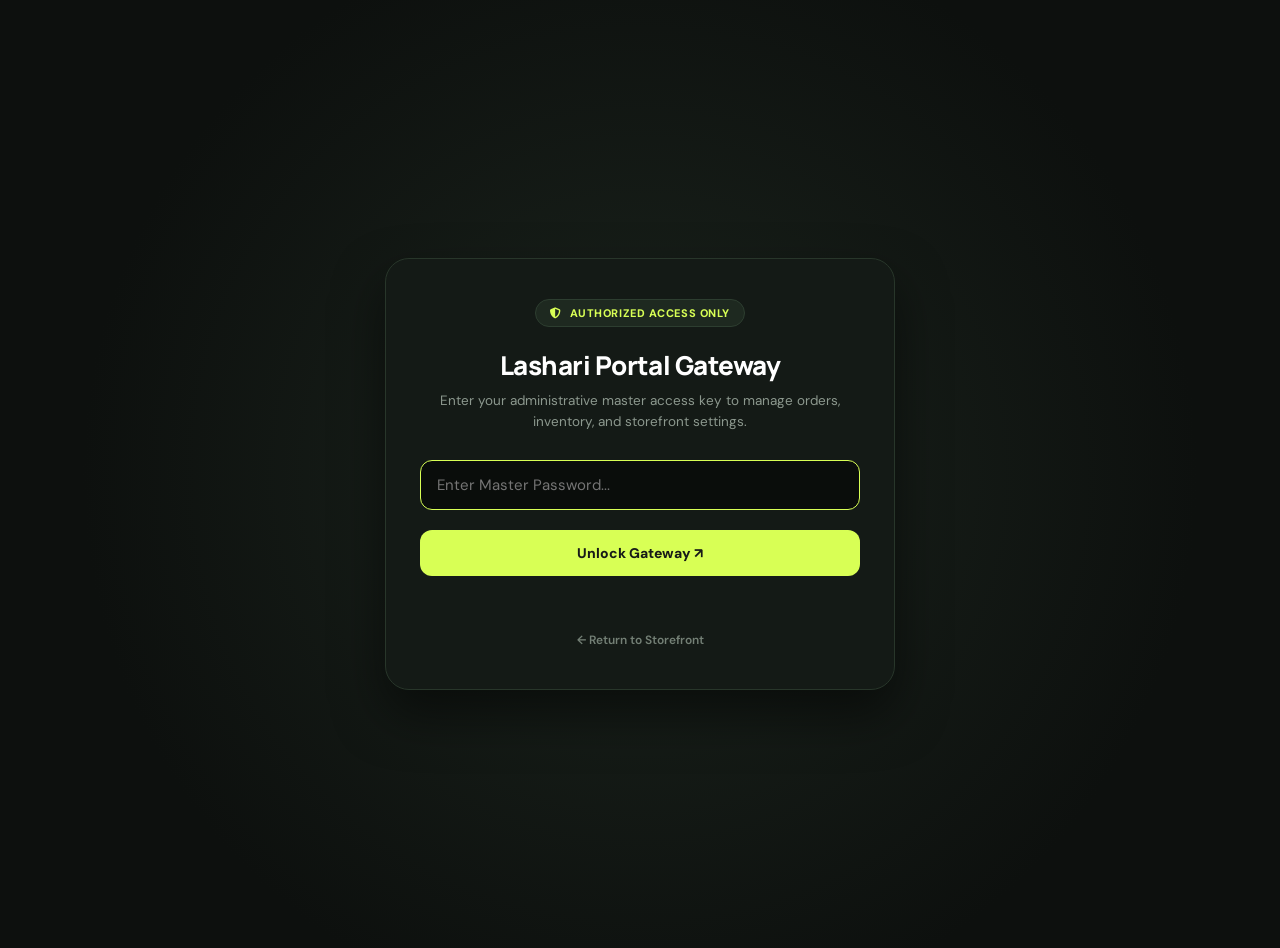
==== portalsafe.html @ a718ce92 "Deploy portalsafe.html - The Lashari Communication (XCESS)" ====
<!DOCTYPE html>
<html lang="en">
<head>
  <meta charset="UTF-8">
  <meta name="viewport" content="width=device-width, initial-scale=1.0">
  <title>Lashari Portal Gateway</title>
  <meta name="robots" content="noindex, nofollow">
  <link rel="preconnect" href="https://fonts.googleapis.com">
  <link rel="preconnect" href="https://fonts.gstatic.com" crossorigin>
  <link href="https://fonts.googleapis.com/css2?family=DM+Sans:ital,opsz,wght@0,9..40,100..1000;1,9..40,100..1000&family=Manrope:wght@200..800&display=swap" rel="stylesheet">
  <link rel="stylesheet" href="https://cdnjs.cloudflare.com/ajax/libs/font-awesome/6.5.1/css/all.min.css">
  <link rel="stylesheet" href="css/style.css">
  <style>
    body {
      background: #0d100e;
      color: #f2f5eb;
      min-height: 100vh;
      margin: 0;
      font-family: var(--font, 'DM Sans', sans-serif);
    }
    .portal-lock-wrap {
      min-height: 100vh;
      display: grid;
      place-items: center;
      padding: 24px;
      background: radial-gradient(circle at center, #1b241d 0%, #0d100e 70%);
    }
    .portal-card {
      background: #141a16;
      border: 1px solid #28362a;
      border-radius: 24px;
      padding: 40px 34px;
      width: 100%;
      max-width: 440px;
      box-shadow: 0 24px 50px rgba(0, 0, 0, 0.5);
      text-align: center;
    }
    .portal-badge {
      display: inline-flex;
      align-items: center;
      gap: 8px;
      background: #1e2920;
      color: var(--lime, #d8ff55);
      padding: 6px 14px;
      border-radius: 999px;
      font-size: 11px;
      font-weight: 800;
      letter-spacing: 0.05em;
      text-transform: uppercase;
      margin-bottom: 20px;
      border: 1px solid #2d3e30;
    }
    .portal-title {
      font: 800 26px var(--display, 'Manrope', sans-serif);
      color: #fff;
      margin: 0 0 8px;
      letter-spacing: -0.02em;
    }
    .portal-desc {
      color: #8c988e;
      font-size: 13.5px;
      margin: 0 0 28px;
      line-height: 1.5;
    }
    .portal-input-box {
      position: relative;
      margin-bottom: 20px;
    }
    .portal-input {
      width: 100%;
      background: #0a0d0b;
      border: 1.5px solid #2d3b2f;
      color: #fff;
      padding: 14px 16px;
      border-radius: 12px;
      font-size: 15px;
      font-family: inherit;
      box-sizing: border-box;
      outline: none;
      transition: border-color .2s;
    }
    .portal-input:focus {
      border-color: var(--lime, #d8ff55);
    }
    .portal-submit-btn {
      width: 100%;
      background: var(--lime, #d8ff55);
      color: #171a18;
      border: none;
      padding: 14px 20px;
      border-radius: 12px;
      font-size: 14px;
      font-weight: 800;
      cursor: pointer;
      transition: transform .2s, background .2s;
      font-family: inherit;
    }
    .portal-submit-btn:hover {
      transform: translateY(-2px);
      background: #cbf540;
    }
    .portal-msg {
      margin-top: 14px;
      font-size: 12px;
      font-weight: 600;
      min-height: 18px;
    }
    .portal-msg.error { color: #f87171; }
    .portal-msg.success { color: #4ade80; }
    .portal-back-link {
      display: inline-block;
      margin-top: 24px;
      color: #748076;
      font-size: 12px;
      text-decoration: none;
      font-weight: 600;
      transition: color .2s;
    }
    .portal-back-link:hover { color: #fff; }
    #adminDashboard { display: none; }
  </style>
</head>
<body>

  <!-- PORTAL GATEWAY AUTHENTICATION SCREEN -->
  <div class="portal-lock-wrap" id="portalLockScreen">
    <div class="portal-card">
      <div class="portal-badge">
        <i class="fa-solid fa-shield-halved"></i>
        Authorized Access Only
      </div>
      <h1 class="portal-title">Lashari Portal Gateway</h1>
      <p class="portal-desc">Enter your administrative master access key to manage orders, inventory, and storefront settings.</p>

      <form id="portalLoginForm" onsubmit="PortalAuth.handleLogin(event)">
        <div class="portal-input-box">
          <input 
            type="password" 
            id="portalPassInput" 
            class="portal-input" 
            placeholder="Enter Master Password..." 
            autocomplete="current-password" 
            required 
            autofocus
          >
        </div>
        <button type="submit" class="portal-submit-btn" id="portalSubmitBtn">
          Unlock Gateway ↗
        </button>
      </form>

      <div class="portal-msg" id="portalMsg"></div>

      <a href="index.html" class="portal-back-link">
        ← Return to Storefront
      </a>
    </div>
  </div>

  <!-- ==========================================================================
       AUTHENTICATED ADMIN DASHBOARD
       ========================================================================== -->
  <div id="adminDashboard" style="padding:40px 20px; background:#111412; min-height:100vh; color:#f2f5eb;">
    <div class="wrap">
      <div style="display:flex; justify-content:space-between; align-items:center; border-bottom:1px solid #232c25; padding-bottom:20px; margin-bottom:30px; flex-wrap:wrap; gap:16px;">
        <div style="display:flex; align-items:center; gap:16px;">
          <h2 style="font:800 24px var(--display); margin:0; color:#fff;">XCESS Store Admin</h2>
          <span style="font-size:11px; background:var(--lime); color:var(--ink); padding:2px 8px; border-radius:4px; font-weight:800;">MASTER CONTROL</span>
        </div>
        <div style="display:flex; gap:10px; flex-wrap:wrap; align-items:center;">
          <button type="button" class="admin-nav-btn active" data-tab="overview" onclick="AdminController.switchTab('overview')">Overview</button>
          <button type="button" class="admin-nav-btn" data-tab="orders" onclick="AdminController.switchTab('orders')">Orders</button>
          <button type="button" class="admin-nav-btn" data-tab="products" onclick="AdminController.switchTab('products')">Products</button>
          <button type="button" class="admin-nav-btn" data-tab="coupons" onclick="AdminController.switchTab('coupons')">Coupons</button>
          <button type="button" class="admin-nav-btn" data-tab="accounts" onclick="AdminController.switchTab('accounts')">Payment Accounts</button>
          <button type="button" class="admin-nav-btn" data-tab="settings" onclick="AdminController.switchTab('settings')">Settings</button>
          <a href="index.html" target="_blank" class="admin-btn admin-btn-secondary" style="text-decoration:none; display:inline-flex; align-items:center; gap:6px;">
            <span>Storefront ↗</span>
          </a>
          <button type="button" class="admin-btn admin-btn-danger" onclick="PortalAuth.logout()" style="cursor:pointer;">
            Logout ⏻
          </button>
        </div>
      </div>

      <!-- Tab: Overview -->
      <div class="admin-tab-section active" id="adminTab-overview">
        <div style="display:grid; grid-template-columns:repeat(auto-fit, minmax(200px, 1fr)); gap:16px; margin-bottom:32px;">
          <div style="background:#19201a; border:1px solid #263328; border-radius:18px; padding:20px;">
            <span style="color:#879b8a; font-size:11px; font-weight:700; text-transform:uppercase;">Total Sales</span>
            <div id="statTotalSales" style="font:800 28px var(--display); color:var(--lime); margin-top:6px;">Rs. 0</div>
          </div>
          <div style="background:#19201a; border:1px solid #263328; border-radius:18px; padding:20px;">
            <span style="color:#879b8a; font-size:11px; font-weight:700; text-transform:uppercase;">Total Orders</span>
            <div id="statTotalOrders" style="font:800 28px var(--display); color:#fff; margin-top:6px;">0</div>
          </div>
          <div style="background:#19201a; border:1px solid #263328; border-radius:18px; padding:20px;">
            <span style="color:#879b8a; font-size:11px; font-weight:700; text-transform:uppercase;">Products in Store</span>
            <div id="statTotalProducts" style="font:800 28px var(--display); color:#fff; margin-top:6px;">0</div>
          </div>
          <div style="background:#19201a; border:1px solid #263328; border-radius:18px; padding:20px;">
            <span style="color:#879b8a; font-size:11px; font-weight:700; text-transform:uppercase;">Pending Orders</span>
            <div id="statPendingOrders" style="font:800 28px var(--display); color:#f59e0b; margin-top:6px;">0</div>
          </div>
        </div>

        <!-- Quick Store Info Editor Directly in Overview -->
        <div style="background:#19201a; border:1px solid #263328; border-radius:18px; padding:24px; margin-bottom:28px;">
          <div style="display:flex; justify-content:space-between; align-items:center; margin-bottom:16px; flex-wrap:wrap; gap:12px;">
            <div>
              <h3 style="font:800 18px var(--display); margin:0; color:#fff;">Store Contact &amp; Physical Address</h3>
              <p style="color:#879b8a; font-size:12px; margin:4px 0 0;">Yahan se shop address, email aur WhatsApp number direct edit karein.</p>
            </div>
            <button type="button" class="button button-lime" onclick="AdminController.saveQuickContact()" style="padding:8px 18px; font-size:12px;">Save Quick Info ↗</button>
          </div>
          <div style="display:grid; grid-template-columns:repeat(auto-fit, minmax(220px, 1fr)); gap:14px;">
            <div class="order-field">
              <label style="color:#879b8a; font-size:11px; font-weight:700;">Physical Shop Address</label>
              <input type="text" id="quickShopAddress" style="background:#111412; border:1px solid #28332a; color:#fff; border-radius:8px; padding:10px;">
            </div>
            <div class="order-field">
              <label style="color:#879b8a; font-size:11px; font-weight:700;">Customer Support Email</label>
              <input type="email" id="quickShopEmail" style="background:#111412; border:1px solid #28332a; color:#fff; border-radius:8px; padding:10px;">
            </div>
            <div class="order-field">
              <label style="color:#879b8a; font-size:11px; font-weight:700;">Phone Number</label>
              <input type="text" id="quickShopPhone" style="background:#111412; border:1px solid #28332a; color:#fff; border-radius:8px; padding:10px;">
            </div>
            <div class="order-field">
              <label style="color:#879b8a; font-size:11px; font-weight:700;">WhatsApp Number (Without +)</label>
              <input type="text" id="quickShopWhatsapp" placeholder="923212920914" style="background:#111412; border:1px solid #28332a; color:#fff; border-radius:8px; padding:10px;">
            </div>
          </div>
        </div>

        <!-- Recent Orders Table Preview -->
        <div style="background:#19201a; border:1px solid #263328; border-radius:18px; padding:24px; overflow-x:auto;">
          <h3 style="font:800 18px var(--display); margin:0 0 16px; color:#fff;">Recent Orders</h3>
          <table style="width:100%; border-collapse:collapse; font-size:13px; text-align:left;">
            <thead>
              <tr style="border-bottom:1px solid #2c3a2f; color:#879b8a; font-size:11px; text-transform:uppercase;">
                <th style="padding:10px;">Order</th>
                <th style="padding:10px;">Customer</th>
                <th style="padding:10px;">Total</th>
                <th style="padding:10px;">Status</th>
                <th style="padding:10px;">Date</th>
              </tr>
            </thead>
            <tbody id="adminRecentOrdersTbody"></tbody>
          </table>
        </div>
      </div>

      <!-- Tab: Orders -->
      <div class="admin-tab-section" id="adminTab-orders">
        <div style="background:#19201a; border:1px solid #263328; border-radius:18px; padding:24px; overflow-x:auto;">
          <div style="display:flex; justify-content:space-between; align-items:center; flex-wrap:wrap; gap:12px; margin-bottom:16px;">
            <div>
              <h3 style="font:800 18px var(--display); margin:0; color:#fff;">Customer Orders</h3>
              <p id="adminOrdersCountText" style="color:#879b8a; font-size:12px; margin:4px 0 0;">Showing 0 of 0 orders</p>
            </div>
            <div style="display:flex; gap:10px; align-items:center; flex-wrap:wrap;">
              <select id="adminOrderStatusFilter" onchange="AdminController.filterOrdersByStatus(this.value)" style="background:#111412; border:1px solid #28332a; color:#fff; padding:8px 12px; border-radius:8px; font-size:12px;">
                <option value="all">All Statuses</option>
                <option value="pending">Pending</option>
                <option value="confirmed">Confirmed</option>
                <option value="shipped">Shipped</option>
                <option value="delivered">Delivered</option>
                <option value="cancelled">Cancelled</option>
              </select>
              <input type="text" id="adminOrderSearch" oninput="AdminController.searchOrders(this.value)" placeholder="Search orders..." style="background:#111412; border:1px solid #28332a; color:#fff; padding:8px 14px; border-radius:8px; font-size:12px;">
            </div>
          </div>
          <table style="width:100%; border-collapse:collapse; font-size:13px; text-align:left;">
            <thead>
              <tr style="border-bottom:1px solid #2c3a2f; color:#879b8a; font-size:11px; text-transform:uppercase;">
                <th style="padding:10px;">Order &amp; Courier</th>
                <th style="padding:10px;">Customer</th>
                <th style="padding:10px;">Items Ordered</th>
                <th style="padding:10px;">Total</th>
                <th style="padding:10px;">Payment Method</th>
                <th style="padding:10px;">Status</th>
                <th style="padding:10px; text-align:right;">Actions</th>
              </tr>
            </thead>
            <tbody id="adminOrdersTbody"></tbody>
          </table>
        </div>
      </div>

      <!-- Tab: Products -->
      <div class="admin-tab-section" id="adminTab-products">
        <div style="background:#19201a; border:1px solid #263328; border-radius:18px; padding:24px; margin-bottom:24px;">
          <div style="display:flex; justify-content:space-between; align-items:center; flex-wrap:wrap; gap:12px; margin-bottom:20px;">
            <div>
              <h3 style="font:800 18px var(--display); margin:0; color:#fff;">Store Products &amp; Pricing</h3>
              <p style="color:#879b8a; font-size:12px; margin:4px 0 0;">Product add karein, before &amp; current discount price set karein, aur "SALE" badge toggle karein.</p>
            </div>
            <div style="display:flex; gap:10px; align-items:center; flex-wrap:wrap;">
              <input type="text" id="adminProductSearch" oninput="AdminController.searchProducts(this.value)" placeholder="Search products..." style="background:#111412; border:1px solid #28332a; color:#fff; padding:8px 14px; border-radius:8px; font-size:12px;">
              <button type="button" class="admin-btn admin-btn-lime" onclick="AdminController.openProductForm()">+ Add New Product</button>
            </div>
          </div>

          <!-- Add / Edit Product Form Box -->
          <div id="adminProductFormBox" style="display:none; background:#111412; border:1px solid #2d3b2f; border-radius:14px; padding:22px; margin-bottom:24px;">
            <div style="display:flex; justify-content:space-between; align-items:center; margin-bottom:16px;">
              <h4 id="adminProductFormTitle" style="font:800 16px var(--display); color:var(--lime); margin:0;">Add New Product</h4>
              <button type="button" onclick="AdminController.closeProductForm()" style="background:none; border:none; color:#879b8a; font-size:20px; cursor:pointer;">&times;</button>
            </div>
            <form id="adminProductForm" onsubmit="AdminController.saveProduct(event)" style="display:grid; grid-template-columns:repeat(auto-fit, minmax(210px, 1fr)); gap:14px;">
              <input type="hidden" id="editProductId" value="">
              <div class="order-field" style="grid-column: 1 / -1;">
                <label style="color:#879b8a; font-size:11px; font-weight:700;">Product Title *</label>
                <input type="text" id="prodFormTitle" placeholder="e.g. Ultra Fast Qi2 Wireless Charger Stand" required style="background:#19201a; border:1px solid #28332a; color:#fff; border-radius:8px; padding:10px;">
              </div>
              <div class="order-field">
                <label style="color:#879b8a; font-size:11px; font-weight:700;">Category *</label>
                <select id="prodFormCategory" style="background:#19201a; border:1px solid #28332a; color:#fff; border-radius:8px; padding:10px;">
                  <option value="Smartwatch">Smartwatches</option>
                  <option value="Earbuds">Earbuds &amp; Audio</option>
                  <option value="Power Bank">Power Banks</option>
                  <option value="Charger">Fast Chargers</option>
                  <option value="Speaker">Bluetooth Speakers</option>
                  <option value="Mobile Cover">Mobile Covers</option>
                  <option value="Cables">Cables &amp; Adapters</option>
                  <option value="Holders">Mounts &amp; Holders</option>
                </select>
              </div>
              <div class="order-field">
                <label style="color:#879b8a; font-size:11px; font-weight:700;">Brand *</label>
                <select id="prodFormBrand" style="background:#19201a; border:1px solid #28332a; color:#fff; border-radius:8px; padding:10px;">
                  <option value="apple">Apple iPhone</option>
                  <option value="samsung">Samsung</option>
                  <option value="xiaomi">Xiaomi / Poco</option>
                  <option value="vivo">Vivo</option>
                  <option value="oppo">Oppo</option>
                  <option value="realme">Realme</option>
                  <option value="infinix">Infinix</option>
                  <option value="tecno">Tecno</option>
                  <option value="general">Universal Tech</option>
                </select>
              </div>
              <div class="order-field">
                <label style="color:#879b8a; font-size:11px; font-weight:700;">Current Selling Price (PKR) *</label>
                <input type="number" id="prodFormPrice" placeholder="e.g. 1850" min="1" required style="background:#19201a; border:1px solid #28332a; color:var(--lime); font-weight:800; border-radius:8px; padding:10px;">
              </div>
              <div class="order-field">
                <label style="color:#879b8a; font-size:11px; font-weight:700;">Before Price / Original Price (Optional)</label>
                <input type="number" id="prodFormOldPrice" placeholder="e.g. 2499 (Optional strikethrough)" min="0" style="background:#19201a; border:1px solid #28332a; color:#adb5a8; border-radius:8px; padding:10px;">
              </div>
              <div class="order-field" style="display:flex; flex-direction:column; justify-content:center;">
                <label style="color:#879b8a; font-size:11px; font-weight:700; margin-bottom:6px;">Sale Badge Control</label>
                <label style="display:flex; align-items:center; gap:8px; cursor:pointer; color:#fff; font-size:12.5px;">
                  <input type="checkbox" id="prodFormIsOnSale" checked style="width:16px; height:16px; accent-color:var(--lime);">
                  <span>Show '🔥 SALE' Badge on this product</span>
                </label>
              </div>
              <div class="order-field">
                <label style="color:#879b8a; font-size:11px; font-weight:700;">Stock Available *</label>
                <input type="number" id="prodFormStock" value="25" min="0" required style="background:#19201a; border:1px solid #28332a; color:#fff; border-radius:8px; padding:10px;">
              </div>
              <div class="order-field" style="grid-column: 1 / -1;">
                <label style="color:#879b8a; font-size:11px; font-weight:700;">Image URL</label>
                <input type="url" id="prodFormImage" placeholder="https://images.unsplash.com/..." style="background:#19201a; border:1px solid #28332a; color:#fff; border-radius:8px; padding:10px;">
              </div>
              <div class="order-field" style="grid-column: 1 / -1;">
                <label style="color:#879b8a; font-size:11px; font-weight:700;">Product Description</label>
                <textarea id="prodFormDescription" rows="2" placeholder="Brief technical and checking warranty details..." style="background:#19201a; border:1px solid #28332a; color:#fff; border-radius:8px; padding:10px;"></textarea>
              </div>
              <div style="grid-column: 1 / -1; display:flex; gap:10px; margin-top:6px;">
                <button type="submit" class="admin-btn admin-btn-lime">Save Product</button>
                <button type="button" class="admin-btn admin-btn-secondary" onclick="AdminController.closeProductForm()">Cancel</button>
              </div>
            </form>
          </div>

          <!-- Products Table -->
          <div style="overflow-x:auto;">
            <table style="width:100%; border-collapse:collapse; font-size:13px; text-align:left;">
              <thead>
                <tr style="border-bottom:1px solid #2c3a2f; color:#879b8a; font-size:11px; text-transform:uppercase;">
                  <th style="padding:10px;">Product &amp; Brand</th>
                  <th style="padding:10px;">Category</th>
                  <th style="padding:10px;">Current Price</th>
                  <th style="padding:10px;">Before Price</th>
                  <th style="padding:10px;">Discount %</th>
                  <th style="padding:10px;">Sale Tag</th>
                  <th style="padding:10px;">Stock</th>
                  <th style="padding:10px; text-align:right;">Actions</th>
                </tr>
              </thead>
              <tbody id="adminProductsTbody"></tbody>
            </table>
          </div>
        </div>
      </div>

      <!-- Tab: Coupons -->
      <div class="admin-tab-section" id="adminTab-coupons">
        <div style="background:#19201a; border:1px solid #263328; border-radius:18px; padding:24px;">
          <div style="display:flex; justify-content:space-between; align-items:center; flex-wrap:wrap; gap:12px; margin-bottom:20px;">
            <div>
              <h3 style="font:800 18px var(--display); margin:0; color:#fff;">Promo Coupons &amp; Vouchers</h3>
              <p style="color:#879b8a; font-size:12px; margin:4px 0 0;">Customer discount codes create karein, percentage ya flat PKR discount set karein.</p>
            </div>
            <button type="button" class="admin-btn admin-btn-lime" onclick="AdminController.openCouponForm()">+ Add New Coupon</button>
          </div>

          <!-- Add / Edit Coupon Form Box -->
          <div id="adminCouponFormBox" style="display:none; background:#111412; border:1px solid #2d3b2f; border-radius:14px; padding:20px; margin-bottom:24px;">
            <div style="display:flex; justify-content:space-between; align-items:center; margin-bottom:14px;">
              <h4 id="adminCouponFormTitle" style="font:800 15px var(--display); color:var(--lime); margin:0;">Create New Coupon</h4>
              <button type="button" onclick="AdminController.closeCouponForm()" style="background:none; border:none; color:#879b8a; font-size:18px; cursor:pointer;">&times;</button>
            </div>
            <form id="adminCouponForm" onsubmit="AdminController.saveCoupon(event)" style="display:grid; grid-template-columns:repeat(auto-fit, minmax(200px, 1fr)); gap:14px;">
              <div class="order-field">
                <label style="color:#879b8a; font-size:11px; font-weight:700;">Coupon Code *</label>
                <input type="text" id="couponFormCode" placeholder="e.g. FLASH25, SAVE500" required style="background:#19201a; border:1px solid #28332a; color:#fff; border-radius:8px; padding:10px; text-transform:uppercase;">
              </div>
              <div class="order-field">
                <label style="color:#879b8a; font-size:11px; font-weight:700;">Discount Type *</label>
                <select id="couponFormType" style="background:#19201a; border:1px solid #28332a; color:#fff; border-radius:8px; padding:10px;">
                  <option value="percent">Percentage (% OFF)</option>
                  <option value="fixed">Fixed Amount (PKR OFF)</option>
                </select>
              </div>
              <div class="order-field">
                <label style="color:#879b8a; font-size:11px; font-weight:700;">Discount Value *</label>
                <input type="number" id="couponFormValue" placeholder="e.g. 20 (for 20%) or 300 (for 300 PKR)" min="1" required style="background:#19201a; border:1px solid #28332a; color:#fff; border-radius:8px; padding:10px;">
              </div>
              <div class="order-field">
                <label style="color:#879b8a; font-size:11px; font-weight:700;">Coupon Description / Label</label>
                <input type="text" id="couponFormLabel" placeholder="e.g. Weekend Flash Sale 25%" style="background:#19201a; border:1px solid #28332a; color:#fff; border-radius:8px; padding:10px;">
              </div>
              <div style="grid-column:1 / -1; display:flex; gap:10px; margin-top:6px;">
                <button type="submit" class="admin-btn admin-btn-lime">Save Coupon</button>
                <button type="button" class="admin-btn admin-btn-secondary" onclick="AdminController.closeCouponForm()">Cancel</button>
              </div>
            </form>
          </div>

          <!-- Coupons Table -->
          <div style="overflow-x:auto;">
            <table style="width:100%; border-collapse:collapse; font-size:13px; text-align:left;">
              <thead>
                <tr style="border-bottom:1px solid #2c3a2f; color:#879b8a; font-size:11px; text-transform:uppercase;">
                  <th style="padding:10px;">Coupon Code</th>
                  <th style="padding:10px;">Discount Offered</th>
                  <th style="padding:10px;">Description / Label</th>
                  <th style="padding:10px; text-align:right;">Actions</th>
                </tr>
              </thead>
              <tbody id="adminCouponsTbody"></tbody>
            </table>
          </div>
        </div>
      </div>

      <!-- Tab: Payment Accounts -->
      <div class="admin-tab-section" id="adminTab-accounts">
        <div style="background:#19201a; border:1px solid #263328; border-radius:18px; padding:24px; margin-bottom:24px;">
          <div style="display:flex; justify-content:space-between; align-items:center; flex-wrap:wrap; gap:12px; margin-bottom:20px;">
            <div>
              <h3 style="font:800 18px var(--display); margin:0; color:#fff;">Advance Payment Accounts Control</h3>
              <p style="color:#879b8a; font-size:12px; margin:4px 0 0;">Customer order form me kaunse accounts show honge, unko yahan se edit karein aur hide / unhide karein.</p>
            </div>
            <button type="button" class="admin-btn admin-btn-lime" onclick="AdminController.openAccountForm()">+ Add New Account</button>
          </div>

          <!-- Add / Edit Account Form Box -->
          <div id="adminAccountFormBox" style="display:none; background:#111412; border:1px solid #2d3b2f; border-radius:14px; padding:20px; margin-bottom:24px;">
            <div style="display:flex; justify-content:space-between; align-items:center; margin-bottom:14px;">
              <h4 id="adminAccountFormTitle" style="font:800 15px var(--display); color:var(--lime); margin:0;">Add New Payment Account</h4>
              <button type="button" onclick="AdminController.closeAccountForm()" style="background:none; border:none; color:#879b8a; font-size:18px; cursor:pointer;">&times;</button>
            </div>
            <form id="adminAccountForm" onsubmit="AdminController.savePaymentAccount(event)" style="display:grid; grid-template-columns:repeat(auto-fit, minmax(220px, 1fr)); gap:14px;">
              <input type="hidden" id="editAccountId" value="">
              <div class="order-field">
                <label style="color:#879b8a; font-size:11px; font-weight:700;">Bank / Wallet Name *</label>
                <input type="text" id="accFormBank" placeholder="e.g. Meezan Bank, JazzCash, EasyPaisa, SadaPay" required style="background:#19201a; border:1px solid #28332a; color:#fff; border-radius:8px; padding:10px;">
              </div>
              <div class="order-field">
                <label style="color:#879b8a; font-size:11px; font-weight:700;">Account Title *</label>
                <input type="text" id="accFormTitle" placeholder="e.g. Faizan Lashari" required style="background:#19201a; border:1px solid #28332a; color:#fff; border-radius:8px; padding:10px;">
              </div>
              <div class="order-field">
                <label style="color:#879b8a; font-size:11px; font-weight:700;">Account / Mobile Number *</label>
                <input type="text" id="accFormNumber" placeholder="e.g. 0300-1234567 or 0101-01020304050" required style="background:#19201a; border:1px solid #28332a; color:#fff; border-radius:8px; padding:10px;">
              </div>
              <div class="order-field" style="display:flex; flex-direction:column; justify-content:center;">
                <label style="color:#879b8a; font-size:11px; font-weight:700; margin-bottom:8px;">Customer Visibility Status</label>
                <label style="display:flex; align-items:center; gap:8px; cursor:pointer; color:#fff; font-size:13px;">
                  <input type="checkbox" id="accFormActive" checked style="width:16px; height:16px; accent-color:var(--lime);">
                  <span>Show to Customer (Unhidden)</span>
                </label>
              </div>
              <div style="grid-column:1 / -1; display:flex; gap:10px; margin-top:6px;">
                <button type="submit" class="admin-btn admin-btn-lime">Save Account</button>
                <button type="button" class="admin-btn admin-btn-secondary" onclick="AdminController.closeAccountForm()">Cancel</button>
              </div>
            </form>
          </div>

          <!-- Accounts Table -->
          <div style="overflow-x:auto;">
            <table style="width:100%; border-collapse:collapse; font-size:13px; text-align:left;">
              <thead>
                <tr style="border-bottom:1px solid #2c3a2f; color:#879b8a; font-size:11px; text-transform:uppercase;">
                  <th style="padding:10px;">Bank / Wallet</th>
                  <th style="padding:10px;">Account Title</th>
                  <th style="padding:10px;">Account / Mobile #</th>
                  <th style="padding:10px;">Visibility</th>
                  <th style="padding:10px; text-align:right;">Actions</th>
                </tr>
              </thead>
              <tbody id="adminAccountsTbody"></tbody>
            </table>
          </div>
        </div>
      </div>

      <!-- Tab: Settings -->
      <div class="admin-tab-section" id="adminTab-settings">
        <div style="background:#19201a; border:1px solid #263328; border-radius:18px; padding:24px;">
          <h3 style="font:800 18px var(--display); margin:0 0 16px; color:#fff;">Store &amp; Brand Settings</h3>
          <form id="adminSettingsForm" style="display:flex; flex-direction:column; gap:14px; max-width:650px;">
            <div style="display:grid; grid-template-columns:1fr 120px; gap:12px;">
              <div class="order-field">
                <label style="color:#879b8a; font-size:11px; font-weight:700;">Brand Name (e.g. xcess) *</label>
                <input type="text" id="setBrandName" placeholder="xcess" required style="background:#111412; border:1px solid #28332a; color:#fff; border-radius:8px; padding:10px;">
              </div>
              <div class="order-field">
                <label style="color:#879b8a; font-size:11px; font-weight:700;">Brand Dot / Accent</label>
                <input type="text" id="setBrandDot" placeholder="." style="background:#111412; border:1px solid #28332a; color:#fff; border-radius:8px; padding:10px; text-align:center;">
              </div>
            </div>
            <div class="order-field">
              <label style="color:#879b8a; font-size:11px; font-weight:700;">Shop Physical Address</label>
              <textarea id="setShopAddress" rows="2" style="background:#111412; border:1px solid #28332a; color:#fff; border-radius:8px; padding:10px;"></textarea>
            </div>
            <div style="display:grid; grid-template-columns:1fr 1fr; gap:12px;">
              <div class="order-field">
                <label style="color:#879b8a; font-size:11px; font-weight:700;">Email Address</label>
                <input type="email" id="setShopEmail" style="background:#111412; border:1px solid #28332a; color:#fff; border-radius:8px; padding:10px;">
              </div>
              <div class="order-field">
                <label style="color:#879b8a; font-size:11px; font-weight:700;">WhatsApp / Phone Number</label>
                <input type="text" id="setShopPhone" style="background:#111412; border:1px solid #28332a; color:#fff; border-radius:8px; padding:10px;">
              </div>
            </div>
            <div style="display:grid; grid-template-columns:1fr 1fr; gap:12px;">
              <div class="order-field">
                <label style="color:#879b8a; font-size:11px; font-weight:700;">Delivery Fee (PKR)</label>
                <input type="number" id="setDeliveryFee" value="200" style="background:#111412; border:1px solid #28332a; color:#fff; border-radius:8px; padding:10px;">
              </div>
              <div class="order-field">
                <label style="color:#879b8a; font-size:11px; font-weight:700;">Admin Master Access Password</label>
                <input type="password" id="setAdminPin" value="Speed150" style="background:#111412; border:1px solid #28332a; color:#fff; border-radius:8px; padding:10px;">
              </div>
            </div>
            <div class="order-field">
              <label style="color:#879b8a; font-size:11px; font-weight:700;">Announcement Bar Banner Text</label>
              <input type="text" id="setAnnouncementText" style="background:#111412; border:1px solid #28332a; color:#fff; border-radius:8px; padding:10px;">
            </div>

            <!-- Homepage Sections Visibility Control -->
            <div style="background:#111412; border:1px solid #28332a; border-radius:14px; padding:18px; margin-top:8px;">
              <h4 style="font:800 14px var(--display); color:var(--lime); margin:0 0 6px;">Homepage Sections Visibility (Tick to Show, Untick to Hide)</h4>
              <p style="font-size:11px; color:#879b8a; margin:0 0 14px;">Jis section ko website ke home page par dikhana chahein uspe tick rakhein, jise chupana chahein untick kar dein.</p>
              <div style="display:grid; grid-template-columns:repeat(auto-fit, minmax(210px, 1fr)); gap:10px;">
                <label style="display:flex; align-items:center; gap:8px; font-size:12px; color:#fff; cursor:pointer;">
                  <input type="checkbox" id="secVisAnnouncement" checked style="width:16px; height:16px; accent-color:var(--lime);">
                  <span>Top Announcement Bar</span>
                </label>
                <label style="display:flex; align-items:center; gap:8px; font-size:12px; color:#fff; cursor:pointer;">
                  <input type="checkbox" id="secVisHero" checked style="width:16px; height:16px; accent-color:var(--lime);">
                  <span>Hero Banner &amp; Stage</span>
                </label>
                <label style="display:flex; align-items:center; gap:8px; font-size:12px; color:#fff; cursor:pointer;">
                  <input type="checkbox" id="secVisCategories" checked style="width:16px; height:16px; accent-color:var(--lime);">
                  <span>Category Strip (Fit)</span>
                </label>
                <label style="display:flex; align-items:center; gap:8px; font-size:12px; color:#fff; cursor:pointer;">
                  <input type="checkbox" id="secVisCollection" checked style="width:16px; height:16px; accent-color:var(--lime);">
                  <span>Product Collection Lineup</span>
                </label>
                <label style="display:flex; align-items:center; gap:8px; font-size:12px; color:#fff; cursor:pointer;">
                  <input type="checkbox" id="secVisReviews" checked style="width:16px; height:16px; accent-color:var(--lime);">
                  <span>Customer Reviews Section</span>
                </label>
                <label style="display:flex; align-items:center; gap:8px; font-size:12px; color:#fff; cursor:pointer;">
                  <input type="checkbox" id="secVisOffer" checked style="width:16px; height:16px; accent-color:var(--lime);">
                  <span>Special Promo Offer Banner</span>
                </label>
                <label style="display:flex; align-items:center; gap:8px; font-size:12px; color:#fff; cursor:pointer;">
                  <input type="checkbox" id="secVisEditorial" style="width:16px; height:16px; accent-color:var(--lime);">
                  <span>Editorial ('Our Vibe')</span>
                </label>
                <label style="display:flex; align-items:center; gap:8px; font-size:12px; color:#fff; cursor:pointer;">
                  <input type="checkbox" id="secVisClosing" style="width:16px; height:16px; accent-color:var(--lime);">
                  <span>Closing ('Make It Yours')</span>
                </label>
                <label style="display:flex; align-items:center; gap:8px; font-size:12px; color:#fff; cursor:pointer;">
                  <input type="checkbox" id="secVisBrands" checked style="width:16px; height:16px; accent-color:var(--lime);">
                  <span>Brands &amp; Covers Grid</span>
                </label>
                <label style="display:flex; align-items:center; gap:8px; font-size:12px; color:#fff; cursor:pointer;">
                  <input type="checkbox" id="secVisLocation" checked style="width:16px; height:16px; accent-color:var(--lime);">
                  <span>Shop Location &amp; Map</span>
                </label>
              </div>
            </div>

            <!-- Shop Location & Timings Settings (Editable) -->
            <div style="background:#111412; border:1px solid #28332a; border-radius:14px; padding:18px; margin-top:8px;">
              <h4 style="font:800 14px var(--display); color:var(--lime); margin:0 0 6px;">Shop Location &amp; Contact Info (Editable)</h4>
              <p style="font-size:11px; color:#879b8a; margin:0 0 14px;">Store address, timings, location section heading, aur map details yahan se customize karein.</p>
              <div style="display:grid; grid-template-columns:1fr 1fr; gap:12px;">
                <div class="order-field">
                  <label style="color:#879b8a; font-size:11px; font-weight:700;">Location Heading</label>
                  <input type="text" id="setLocHeading" placeholder="Find us in person." style="background:#19201a; border:1px solid #28332a; color:#fff; border-radius:8px; padding:10px;">
                </div>
                <div class="order-field">
                  <label style="color:#879b8a; font-size:11px; font-weight:700;">Store Timings</label>
                  <input type="text" id="setShopTimings" placeholder="Monday – Sunday: 11:00 AM – 11:00 PM" style="background:#19201a; border:1px solid #28332a; color:#fff; border-radius:8px; padding:10px;">
                </div>
              </div>
              <div class="order-field" style="margin-top:10px;">
                <label style="color:#879b8a; font-size:11px; font-weight:700;">Location Subtitle / Description</label>
                <textarea id="setLocDesc" rows="2" style="background:#19201a; border:1px solid #28332a; color:#fff; border-radius:8px; padding:10px;"></textarea>
              </div>
            </div>

            <!-- Special Offer Settings -->
            <div style="background:#111412; border:1px solid #28332a; border-radius:14px; padding:18px; margin-top:8px;">
              <h4 style="font:800 14px var(--display); color:var(--lime); margin:0 0 6px;">Special Promo Offer Settings (Editable)</h4>
              <p style="font-size:11px; color:#879b8a; margin:0 0 14px;">Reviews ke baad jo special offer banner aata hai, uski text, heading, button, aur promo code yahan se edit karein.</p>
              <div style="display:grid; grid-template-columns:1fr 1fr; gap:12px;">
                <div class="order-field">
                  <label style="color:#879b8a; font-size:11px; font-weight:700;">Offer Tag / Badge</label>
                  <input type="text" id="setOfferTag" placeholder="🔥 LIMITED TIME MEGA DROP" style="background:#19201a; border:1px solid #28332a; color:#fff; border-radius:8px; padding:10px;">
                </div>
                <div class="order-field">
                  <label style="color:#879b8a; font-size:11px; font-weight:700;">Promo Code</label>
                  <input type="text" id="setOfferCode" placeholder="FLASH25" style="background:#19201a; border:1px solid #28332a; color:#fff; border-radius:8px; padding:10px;">
                </div>
              </div>
              <div class="order-field" style="margin-top:10px;">
                <label style="color:#879b8a; font-size:11px; font-weight:700;">Offer Main Title / Heading</label>
                <input type="text" id="setOfferTitle" placeholder="FLAT 25% OFF · WEEKEND EDIT" style="background:#19201a; border:1px solid #28332a; color:#fff; border-radius:8px; padding:10px;">
              </div>
              <div class="order-field" style="margin-top:10px;">
                <label style="color:#879b8a; font-size:11px; font-weight:700;">Offer Subtitle / Description</label>
                <textarea id="setOfferDesc" rows="2" style="background:#19201a; border:1px solid #28332a; color:#fff; border-radius:8px; padding:10px;"></textarea>
              </div>
              <div style="display:grid; grid-template-columns:1fr 1fr; gap:12px; margin-top:10px;">
                <div class="order-field">
                  <label style="color:#879b8a; font-size:11px; font-weight:700;">Button Text</label>
                  <input type="text" id="setOfferBtnText" placeholder="Shop Weekend Deals" style="background:#19201a; border:1px solid #28332a; color:#fff; border-radius:8px; padding:10px;">
                </div>
                <div class="order-field">
                  <label style="color:#879b8a; font-size:11px; font-weight:700;">Button Link Anchor</label>
                  <input type="text" id="setOfferBtnLink" placeholder="#collection" style="background:#19201a; border:1px solid #28332a; color:#fff; border-radius:8px; padding:10px;">
                </div>
              </div>
              <div class="order-field" style="margin-top:10px;">
                <label style="color:#879b8a; font-size:11px; font-weight:700;">Offer Sub-note</label>
                <input type="text" id="setOfferNote" placeholder="⚡ Valid for all orders across Pakistan · Limited Stock" style="background:#19201a; border:1px solid #28332a; color:#fff; border-radius:8px; padding:10px;">
              </div>
            </div>

            <button type="submit" class="button button-lime" style="width:fit-content; margin-top:12px;">Save Settings ↗</button>
          </form>
        </div>
      </div>
    </div>
  </div>

  <!-- TOAST NOTIFICATION CONTAINER -->
  <div id="toastContainer" class="toast-container" aria-live="polite"></div>

  <!-- CORE SCRIPTS -->
  <script src="js/data.js"></script>
  <script src="js/admin.js"></script>
  <script>
    // Cryptographic SHA-256 Authentication Gatekeeper
    const PortalAuth = {
      // SHA-256 hash of "Speed150"
      HASH: "89e6bef936ed08f74f07379656bc2bbae77c4372a449b34ce20fdd6b38d0579d",

      async sha256(str) {
        const buf = await crypto.subtle.digest("SHA-256", new TextEncoder().encode(str));
        return Array.from(new Uint8Array(buf)).map(b => b.toString(16).padStart(2, "0")).join("");
      },

      async handleLogin(e) {
        if (e && e.preventDefault) e.preventDefault();
        const input = document.getElementById("portalPassInput");
        const msg = document.getElementById("portalMsg");
        const val = input.value.trim();

        if (!val) return;

        const hashed = await this.sha256(val);
        const storedPin = Storage.getSettings().adminPin || "Speed150";
        const storedHashed = await this.sha256(storedPin);

        if (hashed === this.HASH || hashed === storedHashed || val === storedPin) {
          if (msg) {
            msg.className = "portal-msg success";
            msg.textContent = "Access verified. Initializing master dashboard...";
          }
          sessionStorage.setItem("lashari_admin_session", "authenticated_" + Date.now());
          setTimeout(() => {
            this.revealDashboard();
          }, 400);
        } else {
          if (msg) {
            msg.className = "portal-msg error";
            msg.textContent = "Access Denied: Invalid master credentials.";
          }
          input.value = "";
          input.focus();
        }
      },

      revealDashboard() {
        const lock = document.getElementById("portalLockScreen");
        const dash = document.getElementById("adminDashboard");
        if (lock) lock.style.display = "none";
        if (dash) {
          dash.style.display = "block";
          AdminController.isAdminLoggedIn = true;
          AdminController.switchTab("overview");
        }
      },

      logout() {
        sessionStorage.removeItem("lashari_admin_session");
        window.location.reload();
      },

      init() {
        const session = sessionStorage.getItem("lashari_admin_session");
        if (session && session.startsWith("authenticated_")) {
          this.revealDashboard();
        }
      }
    };

    document.addEventListener("DOMContentLoaded", () => {
      PortalAuth.init();
    });
  </script>
</body>
</html>
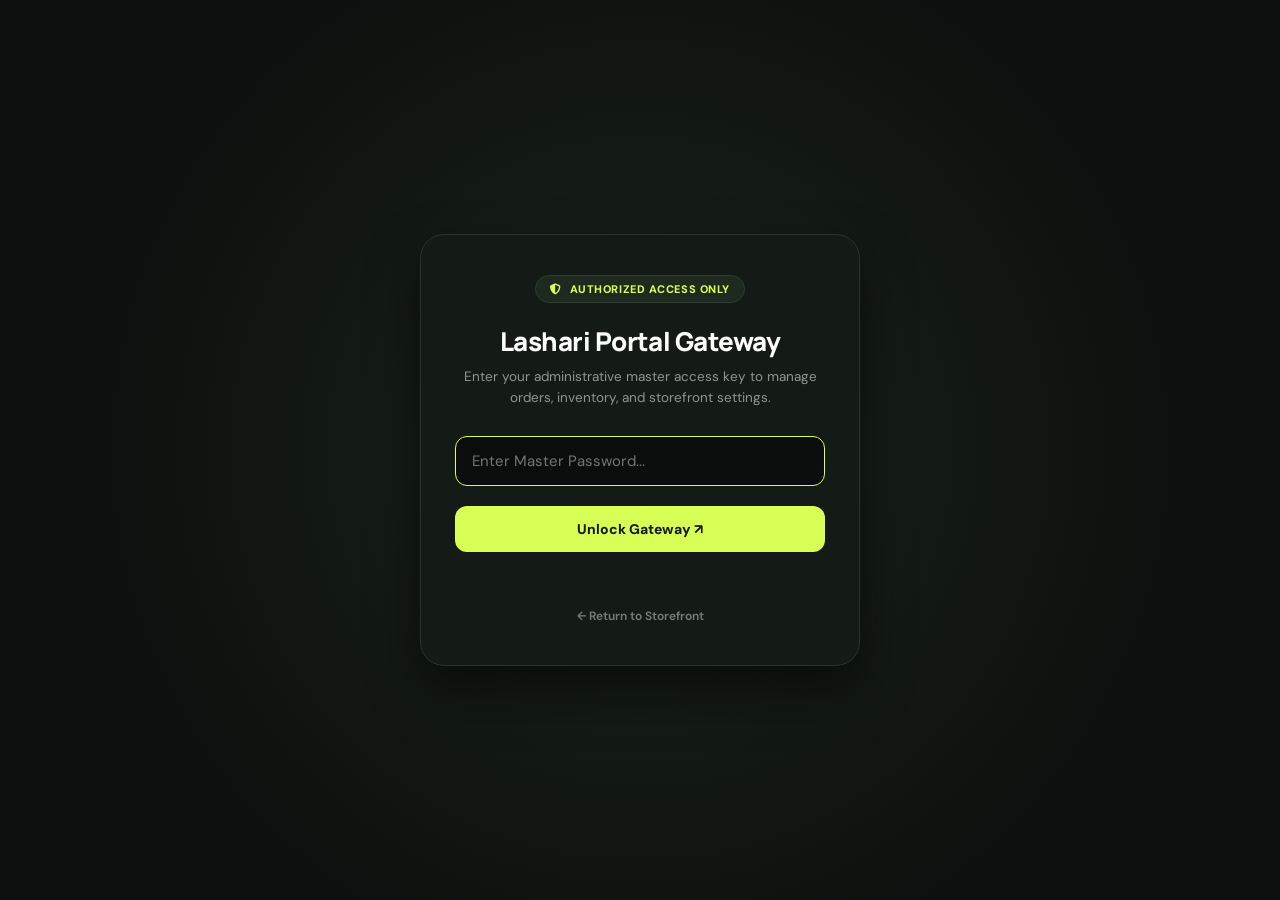
==== commit 32cc511c: "Fix product saving in admin mode, restore homepage products, and add dynamic Google Maps URL in sett" ====
--- a/portalsafe.html
+++ b/portalsafe.html
@@ -630,6 +630,11 @@
                 <label style="color:#879b8a; font-size:11px; font-weight:700;">Location Subtitle / Description</label>
                 <textarea id="setLocDesc" rows="2" style="background:#19201a; border:1px solid #28332a; color:#fff; border-radius:8px; padding:10px;"></textarea>
               </div>
+              <div class="order-field" style="margin-top:10px;">
+                <label style="color:#879b8a; font-size:11px; font-weight:700;">Google Maps URL / Share Link</label>
+                <input type="url" id="setGoogleMapsUrl" placeholder="https://share.google/iiBvxUjHqCga5PFY1" style="background:#19201a; border:1px solid #28332a; color:#fff; border-radius:8px; padding:10px;">
+                <span style="font-size:11px; color:#6a8060; margin-top:4px; display:block;">Google Maps share link (e.g. <code>https://share.google/iiBvxUjHqCga5PFY1</code>). Website ke 'Get Directions', 'View Full Map', aur location buttons is link se connect honge.</span>
+              </div>
             </div>
 
             <!-- Special Offer Settings -->
--- a/css/style.css
+++ b/css/style.css
@@ -0,0 +1,3033 @@
+/* ==========================================================================
+   THE LASHARI COMMUNICATION (XCESS) - PREMIUM MINIMAL TECH DESIGN SYSTEM
+   Palette: Ink (#171a18), Paper (#f6f6f1), Cream (#edeee7), Lime (#d8ff55)
+   Typography: Manrope (Display) & DM Sans (Body)
+   ========================================================================== */
+
+:root {
+  --ink: #171a18;
+  --paper: #f6f6f1;
+  --cream: #edeee7;
+  --lime: #d8ff55;
+  --lime-dark: #8bab15;
+  --line: #dcded7;
+  --muted: #747872;
+  --font: 'DM Sans', -apple-system, BlinkMacSystemFont, sans-serif;
+  --display: 'Manrope', -apple-system, BlinkMacSystemFont, sans-serif;
+  --card-bg: #ecefe4;
+}
+
+/* GLOBAL STYLES */
+* { box-sizing: border-box; }
+html { scroll-behavior: smooth; }
+body {
+  margin: 0;
+  background: var(--paper);
+  color: var(--ink);
+  font-family: var(--font);
+  -webkit-font-smoothing: antialiased;
+  overflow-x: hidden;
+}
+
+/* MOUSE-FOLLOW CURSOR GLOW */
+#cursor-glow {
+  position: fixed;
+  top: 0; left: 0;
+  width: 520px;
+  height: 520px;
+  border-radius: 50%;
+  pointer-events: none;
+  z-index: 0;
+  transform: translate(-50%, -50%);
+  background: radial-gradient(circle, #d8ff5522 0%, #d8ff550a 35%, transparent 70%);
+  transition: opacity .4s ease;
+  opacity: 0;
+  mix-blend-mode: multiply;
+}
+body:not(.no-glow) #cursor-glow { will-change: transform; }
+
+button, input, select, textarea { font: inherit; }
+button, a { -webkit-tap-highlight-color: transparent; }
+button { cursor: pointer; }
+a { color: inherit; text-decoration: none; }
+svg {
+  fill: none;
+  stroke: currentColor;
+  stroke-width: 1.8;
+  stroke-linecap: round;
+  stroke-linejoin: round;
+}
+::selection { background: var(--lime); color: var(--ink); }
+:focus-visible { outline: 3px solid #7f9d17; outline-offset: 4px; }
+.wrap { width: min(1420px, calc(100% - 96px)); margin-inline: auto; }
+.skip-link {
+  position: absolute;
+  left: 12px;
+  top: -100px;
+  z-index: 100;
+  background: var(--lime);
+  padding: 12px;
+}
+.skip-link:focus { top: 12px; }
+
+/* ANNOUNCEMENT BAR */
+.topbar {
+  height: 34px;
+  display: flex;
+  align-items: center;
+  justify-content: center;
+  position: relative;
+  background: var(--ink);
+  color: #f2f5eb;
+  font-size: 11px;
+  letter-spacing: .19em;
+  font-weight: 700;
+  padding: 0 1rem;
+}
+.pulse {
+  width: 6px;
+  height: 6px;
+  background: var(--lime);
+  border-radius: 50%;
+  margin-right: 10px;
+  box-shadow: 0 0 0 4px #d8ff5522;
+  animation: pulseDot 2s infinite;
+}
+@keyframes pulseDot {
+  0% { box-shadow: 0 0 0 2px #d8ff5544; }
+  50% { box-shadow: 0 0 0 6px #d8ff5511; }
+  100% { box-shadow: 0 0 0 2px #d8ff5544; }
+}
+.topbar-right {
+  position: absolute;
+  right: 4%;
+  color: #aeb3aa;
+  letter-spacing: .08em;
+  font-size: 10px;
+  display: flex;
+  align-items: center;
+}
+.topbar-right span { color: var(--lime); margin-left: 8px; }
+
+/* NAVBAR */
+.site-header {
+  position: sticky;
+  top: 0;
+  z-index: 30;
+  background: #f6f6f1ed;
+  backdrop-filter: blur(22px);
+  -webkit-backdrop-filter: blur(22px);
+  border-bottom: 1px solid #171a1812;
+}
+.header-inner {
+  height: 80px;
+  display: flex;
+  align-items: center;
+  justify-content: space-between;
+  gap: 30px;
+}
+.brand {
+  font-family: var(--display);
+  font-size: 31px;
+  font-weight: 800;
+  letter-spacing: -.095em;
+  line-height: 1;
+  display: flex;
+  align-items: center;
+}
+.brand-dot { color: #90bd00; }
+.desktop-nav { display: flex; align-items: center; gap: 36px; margin-left: 6%; }
+.desktop-nav a {
+  font-size: 13px;
+  font-weight: 700;
+  position: relative;
+  padding: 8px 0;
+  color: var(--ink);
+  transition: color .2s;
+}
+.desktop-nav a:after {
+  content: '';
+  position: absolute;
+  bottom: 1px;
+  left: 0;
+  right: 100%;
+  height: 1.5px;
+  background: var(--ink);
+  transition: right .25s;
+}
+.desktop-nav a:hover:after { right: 0; }
+.desktop-nav a.is-current { color: #6c8b0d; }
+.desktop-nav a.is-current:after { right: 0; background: #6c8b0d; }
+
+.header-actions { display: flex; align-items: center; gap: 7px; }
+.icon-button {
+  display: grid;
+  place-items: center;
+  position: relative;
+  width: 43px;
+  height: 43px;
+  border: 0;
+  background: transparent;
+  border-radius: 50%;
+  transition: background .2s, transform .2s;
+  color: var(--ink);
+}
+.icon-button:hover { background: #e5e8dd; transform: translateY(-2px); }
+.icon-button svg, .bag-button svg { width: 20px; height: 20px; }
+.count-badge {
+  position: absolute;
+  top: 1px;
+  right: 0;
+  display: grid;
+  place-items: center;
+  border-radius: 50%;
+  background: var(--lime);
+  color: var(--ink);
+  font-size: 10px;
+  font-weight: 800;
+  min-width: 17px;
+  height: 17px;
+}
+.count-badge[hidden] { display: none !important; }
+
+.bag-button {
+  display: flex;
+  align-items: center;
+  gap: 10px;
+  padding: 12px 18px;
+  background: var(--ink);
+  border: 1px solid var(--ink);
+  border-radius: 50px;
+  color: white;
+  font-size: 12px;
+  font-weight: 700;
+  transition: background .25s, color .25s, transform .25s;
+}
+.bag-button:hover { background: var(--lime); color: var(--ink); transform: translateY(-2px); }
+.bag-count {
+  display: grid;
+  place-items: center;
+  background: #ffffff26;
+  width: 21px;
+  height: 21px;
+  border-radius: 50%;
+  font-size: 11px;
+}
+.bag-button:hover .bag-count { background: #171a181d; color: var(--ink); }
+
+.admin-header-btn {
+  display: inline-flex;
+  align-items: center;
+  gap: 6px;
+  padding: 10px 14px;
+  background: transparent;
+  border: 1px solid var(--line);
+  border-radius: 50px;
+  color: var(--muted);
+  font-size: 11px;
+  font-weight: 800;
+  letter-spacing: .05em;
+  transition: all .2s;
+}
+.admin-header-btn:hover {
+  background: var(--ink);
+  color: #fff;
+  border-color: var(--ink);
+}
+
+.menu-button {
+  display: none;
+  width: 44px;
+  height: 44px;
+  border: 0;
+  background: transparent;
+  flex-direction: column;
+  justify-content: center;
+  align-items: center;
+  gap: 6px;
+}
+.menu-button span { width: 20px; height: 2px; background: var(--ink); display: block; transition: .2s; }
+.mobile-nav {
+  display: none;
+  flex-direction: column;
+  padding: 13px 23px 24px;
+  border-top: 1px solid var(--line);
+  gap: 7px;
+  background: var(--paper);
+}
+.mobile-nav:not([hidden]) { display: flex; }
+.mobile-nav a { padding: 12px; font-size: 15px; font-weight: 700; }
+.mobile-nav a.is-current { color: #6c8b0d; }
+
+/* HERO */
+.hero {
+  background: #eeefe8;
+  position: relative;
+  overflow: hidden;
+}
+.hero:before {
+  content: '';
+  position: absolute;
+  inset: 0;
+  z-index: 0;
+  background-image: radial-gradient(circle, #b4bd9040 1px, transparent 1px);
+  background-size: 28px 28px;
+  mask-image: linear-gradient(to bottom, transparent 0%, black 20%, black 75%, transparent 100%);
+  -webkit-mask-image: linear-gradient(to bottom, transparent 0%, black 20%, black 75%, transparent 100%);
+  pointer-events: none;
+}
+.hero > * { position: relative; z-index: 1; }
+.hero-grid {
+  min-height: 670px;
+  display: grid;
+  grid-template-columns: 48% 52%;
+  align-items: stretch;
+}
+.hero-copy { align-self: center; position: relative; z-index: 2; padding: 64px 0 55px; }
+.eyebrow, .section-kicker, .dialog-kicker {
+  font-size: 11px;
+  letter-spacing: .17em;
+  font-weight: 800;
+  text-transform: uppercase;
+}
+.eyebrow { display: flex; align-items: center; gap: 12px; margin-bottom: 29px; color: var(--ink); }
+.eyebrow-line { width: 35px; height: 1px; background: #171a18; }
+.hero h1 {
+  font: 800 clamp(65px, 6.4vw, 110px)/1.04 var(--display);
+  letter-spacing: -.088em;
+  margin: 0 0 27px;
+  color: var(--ink);
+}
+.hero h1 em, .editorial-copy h2 em { font-style: normal; color: #88ac0d; }
+.hero-copy > p {
+  font-size: 17px;
+  line-height: 1.75;
+  color: #5c625a;
+  max-width: 440px;
+  margin: 0;
+}
+.hero-cta { display: flex; align-items: center; gap: 35px; margin-top: 34px; flex-wrap: wrap; }
+.button {
+  display: inline-flex;
+  align-items: center;
+  justify-content: space-between;
+  gap: 36px;
+  border-radius: 999px;
+  padding: 18px 26px;
+  font-size: 13px;
+  font-weight: 800;
+  border: 1px solid transparent;
+  transition: transform .25s, background .25s, color .25s, box-shadow .25s;
+}
+.button span { font-size: 19px; line-height: .6; }
+.button:hover { transform: translateY(-4px); box-shadow: 0 10px 25px #171a1820; }
+.button-dark { background: var(--ink); color: #fff; }
+.button-dark:hover { background: #334125; color: #fff; }
+.button-lime { background: var(--lime); color: var(--ink); }
+.button-lime:hover { background: white; color: var(--ink); }
+
+.text-link {
+  font-size: 13px;
+  font-weight: 800;
+  border-bottom: 1px solid #555d4b;
+  padding: 11px 0;
+  white-space: nowrap;
+  transition: color .2s;
+}
+.text-link span { margin-left: 10px; }
+.text-link:hover { color: #698e00; }
+.hero-note {
+  display: flex;
+  align-items: center;
+  gap: 13px;
+  margin-top: 75px;
+  font-size: 11px;
+  line-height: 1.6;
+  color: #6d716b;
+}
+.hero-note strong { color: var(--ink); }
+.mini-star { font-size: 29px; color: #90bd00; line-height: 1; }
+
+/* HERO 3D STAGE */
+.hero-stage { position: relative; min-width: 0; isolation: isolate; }
+.hero-disc {
+  position: absolute;
+  width: 650px;
+  height: 650px;
+  max-width: 115%;
+  aspect-ratio: 1;
+  left: 3%;
+  top: 1%;
+  border-radius: 50%;
+  background: radial-gradient(circle at 30% 28%, #e9efce, #d6dec7 58%, #c7d2ba 100%);
+  box-shadow: inset 28px 24px 56px #ffffff7d, inset -30px -30px 60px #99a88b3d;
+}
+.hero-glow {
+  position: absolute;
+  width: 450px;
+  height: 200px;
+  left: 17%;
+  top: 72%;
+  border-radius: 50%;
+  filter: blur(50px);
+  background: #a6b29d72;
+}
+.orbit {
+  position: absolute;
+  border: 1px solid #aebaa0a6;
+  border-radius: 50%;
+  transform: rotate(-25deg);
+  pointer-events: none;
+}
+.orbit-one { width: 90%; height: 70%; left: 4%; top: 17%; }
+.orbit-two { width: 120%; height: 90%; left: -10%; top: 7%; border-color: #bdc9b3aa; }
+.hero-product {
+  position: absolute;
+  z-index: 2;
+  filter: drop-shadow(22px 35px 20px #293b2940);
+  animation: floaty 6s ease-in-out infinite;
+}
+.hero-watch { width: 58%; height: 60%; top: 12%; left: 5%; transform: rotate(-20deg) scale(1.2); }
+.hero-earbuds {
+  width: 49%;
+  height: 50%;
+  top: 40%;
+  right: 1%;
+  transform: rotate(12deg) scale(1.08);
+  animation-delay: -2.8s;
+}
+.hero-sticker {
+  position: absolute;
+  z-index: 4;
+  font-size: 10px;
+  font-weight: 800;
+  line-height: 1.4;
+  letter-spacing: .05em;
+}
+.sticker-top {
+  top: 19%;
+  right: -3%;
+  padding: 13px 18px;
+  background: var(--lime);
+  border-radius: 3px;
+  transform: rotate(7deg);
+  display: flex;
+  align-items: center;
+  gap: 9px;
+  box-shadow: 8px 8px 0 #171a1818;
+  color: var(--ink);
+}
+.sticker-top span { font-size: 23px; }
+.sticker-bottom {
+  bottom: 14%;
+  left: 10%;
+  padding: 11px 16px;
+  border-left: 2px solid var(--ink);
+  transform: rotate(-5deg);
+  color: var(--ink);
+}
+.hero-bottom-label {
+  position: absolute;
+  right: 0;
+  bottom: 33px;
+  font-size: 10px;
+  font-weight: 800;
+  letter-spacing: .2em;
+  color: var(--muted);
+}
+.hero-index {
+  display: flex;
+  justify-content: space-between;
+  padding-bottom: 23px;
+  font-size: 10px;
+  font-weight: 800;
+  letter-spacing: .15em;
+  color: #6d716b;
+}
+
+/* TICKER */
+.ticker {
+  height: 62px;
+  background: var(--lime);
+  color: var(--ink);
+  display: flex;
+  align-items: center;
+  overflow: hidden;
+  white-space: nowrap;
+  user-select: none;
+}
+.ticker-track {
+  font-family: var(--display);
+  font-weight: 800;
+  font-size: 14px;
+  letter-spacing: .07em;
+  animation: marquee 35s linear infinite;
+  min-width: max-content;
+  display: flex;
+  align-items: center;
+}
+.ticker:hover .ticker-track {
+  animation-play-state: paused;
+}
+.ticker-track span { font-size: 20px; margin: 0 30px; }
+@keyframes marquee { to { transform: translateX(-50%); } }
+@keyframes floaty {
+  0%, 100% { translate: 0 0; }
+  50% { translate: 0 -14px; }
+}
+
+/* CATEGORIES */
+.section-space { padding-top: 106px; padding-bottom: 109px; }
+.section-kicker { display: flex; gap: 10px; align-items: center; color: #71776d; margin-bottom: 8px; }
+.section-number { color: #8dab19; font-weight: 800; }
+.section-heading-row {
+  display: flex;
+  justify-content: space-between;
+  align-items: flex-end;
+  gap: 50px;
+  margin: 24px 0 38px;
+}
+.section-heading-row h2 {
+  font: 800 clamp(44px, 5.1vw, 72px)/1.08 var(--display);
+  letter-spacing: -.072em;
+  margin: 0;
+  color: var(--ink);
+}
+.muted { color: #989e95; }
+.section-heading-row p {
+  font-size: 14px;
+  line-height: 1.8;
+  color: #747a71;
+  max-width: 330px;
+  margin: 0 0 6px;
+}
+
+.category-strip { display: grid; grid-template-columns: repeat(4, minmax(0, 1fr)); gap: 13px; }
+.category-tile {
+  display: flex;
+  align-items: center;
+  gap: 15px;
+  border: 1px solid var(--line);
+  background: #fffefa;
+  border-radius: 17px;
+  padding: 18px;
+  min-height: 86px;
+  text-align: left;
+  transition: transform .25s, box-shadow .25s, border-color .25s;
+  cursor: pointer;
+  color: var(--ink);
+}
+.category-tile:hover, .category-tile.is-active {
+  transform: translateY(-6px);
+  border-color: #bad46c;
+  box-shadow: 0 14px 35px #252c1c12;
+}
+.category-tile.is-active {
+  background: #f4fae5;
+  border-color: #8bab15;
+}
+.category-icon {
+  display: grid;
+  place-items: center;
+  width: 48px;
+  height: 48px;
+  flex: none;
+  background: #e9eddf;
+  border-radius: 13px;
+  font-size: 23px;
+  transition: transform .2s;
+}
+.category-tile:hover .category-icon { transform: scale(1.08); }
+.category-tile strong { font-size: 13px; letter-spacing: -.02em; display: block; }
+.category-tile small { display: block; color: #8b9188; font-size: 10px; margin-top: 5px; text-transform: uppercase; }
+.category-tile .arrow { margin-left: auto; color: #858d7e; font-size: 18px; transition: transform .2s; }
+.category-tile:hover .arrow { transform: translate(3px, -3px); color: var(--ink); }
+
+/* COLLECTION */
+.collection-section {
+  background: #e8ebe3;
+  position: relative;
+}
+.collection-section:before {
+  content: '';
+  position: absolute;
+  inset: 0;
+  z-index: 0;
+  background-image:
+    linear-gradient(#c4cdb630 1px, transparent 1px),
+    linear-gradient(90deg, #c4cdb630 1px, transparent 1px);
+  background-size: 60px 60px;
+  pointer-events: none;
+}
+.collection-section > .wrap { position: relative; z-index: 1; }
+.collection-heading { margin-bottom: 34px; }
+.collection-toolbar {
+  display: flex;
+  align-items: center;
+  justify-content: space-between;
+  gap: 18px;
+  margin-bottom: 25px;
+}
+.filter-tabs { display: flex; gap: 7px; flex-wrap: wrap; }
+.filter-button {
+  border: 1px solid #c7cdc1;
+  border-radius: 50px;
+  background: transparent;
+  padding: 12px 18px;
+  font-size: 12px;
+  font-weight: 800;
+  color: #5c6457;
+  transition: all .2s;
+  cursor: pointer;
+}
+.filter-button:hover { border-color: #475440; color: var(--ink); }
+.filter-button.is-active { background: var(--ink); color: white; border-color: var(--ink); }
+
+.search-field {
+  display: flex;
+  align-items: center;
+  gap: 10px;
+  min-width: 245px;
+  border: 1px solid #c7cdc1;
+  border-radius: 50px;
+  padding: 0 15px;
+  background: #f8f9f4;
+  transition: box-shadow .2s;
+}
+.search-field:focus-within { box-shadow: 0 0 0 3px #b7d55555; }
+.search-field svg { width: 17px; height: 17px; flex: none; color: #8e958b; }
+.search-field input {
+  height: 43px;
+  min-width: 0;
+  width: 100%;
+  border: 0;
+  outline: 0;
+  background: transparent;
+  color: var(--ink);
+  font-size: 12px;
+}
+.search-field input::placeholder { color: #939b8d; }
+
+/* PRODUCT CARDS */
+.product-grid {
+  display: grid;
+  grid-template-columns: repeat(4, minmax(0, 1fr));
+  gap: 17px;
+  perspective: 1600px;
+}
+.product-card {
+  position: relative;
+  border-radius: 19px;
+  background: #fafbf6;
+  overflow: hidden;
+  min-width: 0;
+  transform-style: preserve-3d;
+  transition: transform .25s ease, box-shadow .25s ease;
+  box-shadow: 0 1px 0 #1b28140d;
+}
+.product-card:hover { box-shadow: 0 25px 55px #1521111e; z-index: 2; transform: translateY(-4px); }
+.product-media {
+  height: 285px;
+  background: var(--card-bg);
+  position: relative;
+  display: grid;
+  place-items: center;
+  isolation: isolate;
+  overflow: hidden;
+  cursor: pointer;
+}
+.product-media:before {
+  content: '';
+  position: absolute;
+  width: 83%;
+  aspect-ratio: 1;
+  border-radius: 50%;
+  background: #ffffff4d;
+  top: 3%;
+  left: 8%;
+  filter: blur(1px);
+}
+.product-media:after {
+  content: '';
+  position: absolute;
+  inset: auto 15% 9%;
+  height: 10%;
+  border-radius: 50%;
+  background: #2730212a;
+  filter: blur(19px);
+}
+.product-media .art-root {
+  width: 85%;
+  height: 86%;
+  z-index: 1;
+  transition: transform .4s cubic-bezier(.2, .8, .2, 1);
+  transform: translateZ(15px);
+}
+.product-card:hover .product-media .art-root {
+  transform: translateZ(38px) scale(1.09) rotate(-3deg);
+}
+.product-media img.product-real-img {
+  width: 78%;
+  height: 78%;
+  object-fit: contain;
+  z-index: 1;
+  transition: transform .4s cubic-bezier(.2, .8, .2, 1);
+  filter: drop-shadow(0 15px 25px rgba(0,0,0,0.15));
+}
+.product-card:hover .product-media img.product-real-img {
+  transform: scale(1.08) rotate(-2deg);
+}
+
+.product-topline {
+  position: absolute;
+  z-index: 3;
+  left: 18px;
+  top: 17px;
+  color: #333c30;
+  font-size: 10px;
+  letter-spacing: .14em;
+  font-weight: 800;
+  text-transform: uppercase;
+}
+.heart-button {
+  position: absolute;
+  z-index: 5;
+  top: 12px;
+  right: 12px;
+  width: 37px;
+  height: 37px;
+  border: 0;
+  border-radius: 50%;
+  background: #ffffffb0;
+  display: grid;
+  place-items: center;
+  transition: transform .2s, background .2s;
+  color: var(--ink);
+}
+.heart-button:hover { transform: scale(1.1); background: white; }
+.heart-button svg { width: 19px; height: 19px; }
+.heart-button.is-saved { background: var(--lime); }
+.heart-button.is-saved svg { fill: #171a18; }
+
+/* PRODUCT CARD - INFO BLOCK */
+.product-info-block {
+  padding: 16px 18px 18px;
+  display: flex;
+  flex-direction: column;
+  gap: 10px;
+  background: var(--paper);
+  border-top: 1px solid var(--line);
+}
+.product-info-top {
+  display: flex;
+  align-items: flex-start;
+  justify-content: space-between;
+  gap: 8px;
+}
+.product-name {
+  font: 700 15px/1.2 var(--display);
+  letter-spacing: -.03em;
+  color: var(--ink);
+  margin: 0;
+  cursor: pointer;
+}
+.product-name:hover { color: #5a7d0c; }
+.product-price-tag {
+  font: 800 15px var(--display);
+  color: var(--ink);
+  white-space: nowrap;
+}
+.product-pricing-wrap {
+  display: flex;
+  flex-direction: column;
+  align-items: flex-end;
+  gap: 2px;
+}
+.product-price-row {
+  display: flex;
+  align-items: center;
+  gap: 6px;
+  flex-wrap: wrap;
+  justify-content: flex-end;
+}
+.product-old-price {
+  font-size: 11.5px;
+  color: #8c9388;
+  text-decoration: line-through;
+  font-weight: 600;
+  white-space: nowrap;
+}
+.product-discount-tag {
+  background: #ffe4e6;
+  color: #e11d48;
+  font-size: 10px;
+  font-weight: 800;
+  padding: 1px 6px;
+  border-radius: 4px;
+  white-space: nowrap;
+  letter-spacing: .02em;
+}
+
+/* SALE BADGE ON PRODUCT MEDIA */
+.sale-badge {
+  position: absolute;
+  z-index: 4;
+  left: 14px;
+  top: 14px;
+  background: #e11d48;
+  color: #ffffff;
+  font-size: 9.5px;
+  font-weight: 800;
+  letter-spacing: .08em;
+  text-transform: uppercase;
+  padding: 3px 8px;
+  border-radius: 6px;
+  box-shadow: 0 4px 10px rgba(225, 29, 72, 0.28);
+}
+.product-caption {
+  font-size: 11px;
+  color: var(--muted);
+  margin: 0;
+}
+.product-stars {
+  display: flex;
+  align-items: center;
+  gap: 5px;
+}
+.stars-filled {
+  color: #e8a820;
+  font-size: 12px;
+  letter-spacing: 1px;
+}
+.stars-count { font-size: 10px; color: var(--muted); font-weight: 600; }
+
+/* QUANTITY ROW */
+.product-qty-row {
+  display: flex;
+  align-items: center;
+  gap: 0;
+  background: var(--cream);
+  border-radius: 8px;
+  width: fit-content;
+  overflow: hidden;
+  border: 1.5px solid var(--line);
+}
+.qty-btn {
+  width: 30px;
+  height: 30px;
+  background: transparent;
+  border: none;
+  font-size: 16px;
+  font-weight: 700;
+  color: var(--ink);
+  cursor: pointer;
+  display: grid;
+  place-items: center;
+  transition: background .15s;
+}
+.qty-btn:hover { background: var(--lime); }
+.qty-value {
+  min-width: 30px;
+  text-align: center;
+  font: 700 12px var(--display);
+  color: var(--ink);
+  border-left: 1.5px solid var(--line);
+  border-right: 1.5px solid var(--line);
+  padding: 0 4px;
+  line-height: 30px;
+}
+
+/* BUY NOW + ADD TO CART BUTTONS */
+.product-actions {
+  display: grid;
+  grid-template-columns: 1fr 1fr;
+  gap: 8px;
+}
+.btn-buy-now {
+  padding: 10px 6px;
+  background: var(--ink);
+  color: #f5f7ed;
+  border: none;
+  border-radius: 10px;
+  font: 700 11px/1 var(--font);
+  letter-spacing: .04em;
+  cursor: pointer;
+  transition: background .2s, transform .15s;
+  text-transform: uppercase;
+}
+.btn-buy-now:hover { background: #84a919; transform: translateY(-2px); }
+.btn-add-cart {
+  padding: 10px 6px;
+  background: transparent;
+  color: var(--ink);
+  border: 1.5px solid var(--ink);
+  border-radius: 10px;
+  font: 700 11px/1 var(--font);
+  letter-spacing: .04em;
+  cursor: pointer;
+  transition: background .2s, color .2s, border-color .2s, transform .15s;
+  text-transform: uppercase;
+}
+.btn-add-cart:hover { background: var(--cream); transform: translateY(-2px); }
+.btn-add-cart.in-cart { background: #e8f5d0; border-color: #84a919; color: #4a7010; }
+
+.empty-state { padding: 50px; text-align: center; background: #ffffff90; border-radius: 18px; color: #646e5e; }
+.empty-state[hidden] { display: none !important; }
+
+/* ==========================================================================
+   CSS 3D PRODUCT ARTWORK
+   ========================================================================== */
+.art-root {
+  position: relative;
+  display: grid;
+  place-items: center;
+  pointer-events: none;
+  filter: drop-shadow(18px 24px 17px #29382735);
+}
+.art-root .art-object { position: relative; transform-style: preserve-3d; }
+
+/* SMARTWATCH */
+.watch-object { width: 120px; height: 180px; transform: rotate(-24deg) rotateY(-18deg); }
+.watch-strap {
+  position: absolute;
+  left: 26px;
+  width: 70px;
+  height: 200px;
+  border-radius: 31px;
+  background: linear-gradient(90deg, #222827, #494d49 45%, #171b1a);
+  top: -10px;
+  box-shadow: inset 9px 0 11px #ffffff10, 6px 7px 12px #0004;
+}
+.watch-face {
+  position: absolute;
+  top: 29px;
+  left: 2px;
+  width: 118px;
+  height: 130px;
+  border: 8px solid #252b2b;
+  border-radius: 38px;
+  background: radial-gradient(circle at 20% 10%, #515956, #080b10 52%, #171e23);
+  box-shadow: inset 0 0 0 3px #77817c, 8px 15px 16px #0006;
+}
+.watch-face:after {
+  content: '';
+  position: absolute;
+  right: -13px;
+  top: 42px;
+  width: 6px;
+  height: 20px;
+  border-radius: 2px;
+  background: #6e736e;
+}
+.watch-time {
+  position: absolute;
+  left: 15px;
+  top: 28px;
+  color: #e8ffe5;
+  font: 800 35px/.85 var(--display);
+  letter-spacing: -.12em;
+}
+.watch-time span { display: block; font-size: 30px; color: #b2f85d; }
+.watch-dot {
+  position: absolute;
+  bottom: 12px;
+  left: 22px;
+  width: 9px;
+  height: 9px;
+  border-radius: 50%;
+  background: var(--lime);
+  box-shadow: 17px 0 0 #a3e7f0, 34px 0 0 #f4a7c9;
+}
+
+/* EARBUDS */
+.buds-object { width: 220px; height: 190px; transform: rotate(-12deg); }
+.earbud {
+  position: absolute;
+  width: 31px;
+  height: 62px;
+  z-index: 3;
+  border-radius: 19px 19px 14px 14px;
+  background: linear-gradient(110deg, #fdfefa, #becbc6 70%, #889994);
+  box-shadow: 7px 10px 10px #152a2738;
+}
+.earbud:before {
+  content: '';
+  position: absolute;
+  left: -6px;
+  top: -8px;
+  width: 35px;
+  height: 27px;
+  background: #eef6f1;
+  border-radius: 50% 50% 43% 43%;
+  box-shadow: inset -8px -6px 7px #b0bdb8;
+}
+.earbud:after {
+  content: '';
+  position: absolute;
+  width: 7px;
+  height: 7px;
+  background: #6f827e;
+  border-radius: 50%;
+  bottom: 11px;
+  left: 12px;
+}
+.earbud.one { left: 57px; top: 4px; transform: rotate(-15deg); }
+.earbud.two { right: 55px; top: -5px; transform: rotate(17deg); }
+.buds-case {
+  position: absolute;
+  left: 24px;
+  bottom: 1px;
+  width: 172px;
+  height: 106px;
+  border-radius: 46px 46px 54px 54px;
+  background: linear-gradient(150deg, #fefef9 9%, #b7c8c0 64%, #8da39a);
+  box-shadow: inset 0 7px 8px #ffffffb0, 11px 19px 20px #1e39334a;
+}
+.buds-case:before {
+  content: '';
+  position: absolute;
+  top: 17px;
+  left: 10px;
+  right: 10px;
+  height: 1px;
+  background: #8b9994;
+}
+.buds-case:after {
+  content: '';
+  position: absolute;
+  bottom: 24px;
+  left: 81px;
+  background: #727f7b;
+  width: 7px;
+  height: 4px;
+  border-radius: 50%;
+}
+
+/* POWER BANK */
+.power-object { width: 148px; height: 220px; transform: rotate(-19deg) rotateY(-20deg); }
+.power-body {
+  position: absolute;
+  inset: 0;
+  border-radius: 24px;
+  background: linear-gradient(105deg, #60676c, #22292f 52%, #121b1f);
+  box-shadow: inset 5px 3px 9px #ffffff3e, 13px 18px 21px #0004;
+}
+.power-body:before {
+  content: '';
+  position: absolute;
+  inset: 10px;
+  border: 1px solid #b4c0bc40;
+  border-radius: 17px;
+}
+.power-body:after {
+  content: '';
+  position: absolute;
+  width: 5px;
+  height: 20px;
+  background: #d3f78a;
+  right: 20px;
+  top: 20px;
+  border-radius: 3px;
+  box-shadow: 11px 0 0 #697d72;
+}
+.power-logo {
+  position: absolute;
+  color: #d8ff55;
+  top: 84px;
+  left: 37px;
+  font: 800 26px var(--display);
+  letter-spacing: -.06em;
+}
+
+/* DATA CABLE */
+.cable-object { width: 205px; height: 205px; transform: rotate(-27deg); }
+.cable-loop {
+  position: absolute;
+  inset: 17px;
+  border: 13px solid #252e30;
+  border-radius: 50%;
+  transform: rotateX(19deg);
+  box-shadow: inset 6px 5px 5px #0003, 8px 12px 13px #0003;
+}
+.cable-loop:after {
+  content: '';
+  position: absolute;
+  inset: 10px;
+  border: 2px solid #6a7571;
+  border-radius: 50%;
+}
+.cable-tail {
+  position: absolute;
+  right: 28px;
+  bottom: 17px;
+  width: 70px;
+  height: 13px;
+  background: #283034;
+  border-radius: 10px;
+  transform: rotate(50deg);
+}
+.cable-plug {
+  position: absolute;
+  right: 12px;
+  bottom: 4px;
+  width: 27px;
+  height: 20px;
+  background: linear-gradient(#8a9b9a, #415052);
+  border-radius: 5px;
+  transform: rotate(50deg);
+  box-shadow: 1px 4px 5px #0003;
+}
+.cable-plug:after {
+  content: '';
+  position: absolute;
+  right: -9px;
+  top: 3px;
+  width: 12px;
+  height: 14px;
+  border-radius: 3px;
+  background: #c9d1cf;
+}
+
+/* WIRELESS CHARGER */
+.wireless-object { width: 190px; height: 190px; transform: rotate(-16deg) rotateY(-14deg); }
+.wireless-pad {
+  position: absolute;
+  left: 14px;
+  bottom: 6px;
+  width: 150px;
+  height: 150px;
+  border-radius: 50%;
+  background: linear-gradient(145deg, #3a4440, #15191b 65%, #05070a);
+  box-shadow: inset 6px 6px 10px #ffffff1c, 13px 20px 22px #0006;
+}
+.wireless-pad-ring {
+  position: absolute;
+  inset: 20px;
+  border-radius: 50%;
+  border: 2px solid #6c8b0d80;
+  box-shadow: inset 0 0 18px #d8ff5530;
+}
+.wireless-pad-ring:after {
+  content: '';
+  position: absolute;
+  inset: 0;
+  margin: auto;
+  width: 10px;
+  height: 10px;
+  border-radius: 50%;
+  background: #d8ff55;
+  box-shadow: 0 0 12px 3px #d8ff5590;
+}
+.wireless-phone {
+  position: absolute;
+  left: 30px;
+  top: -6px;
+  width: 118px;
+  height: 150px;
+  border-radius: 24px;
+  background: linear-gradient(135deg, #eef4ee, #aebfc0 55%, #7b9290);
+  box-shadow: inset 0 0 0 3px #ffffff80, 10px 16px 18px #1c2b2650;
+  z-index: 2;
+}
+.wireless-phone-notch {
+  position: absolute;
+  top: 14px;
+  left: 50%;
+  transform: translateX(-50%);
+  width: 34px;
+  height: 7px;
+  border-radius: 5px;
+  background: #5c6b68;
+}
+
+/* LED RING LIGHT */
+.ringlight-object { width: 150px; height: 215px; transform: rotate(-14deg) rotateY(-12deg); }
+.ringlight-stand {
+  position: absolute;
+  left: 50%;
+  bottom: 0;
+  width: 6px;
+  height: 150px;
+  transform: translateX(-50%);
+  background: linear-gradient(180deg, #3b4440, #1a201d);
+  border-radius: 3px;
+  box-shadow: 8px 10px 14px #0004;
+}
+.ringlight-stand:before {
+  content: '';
+  position: absolute;
+  bottom: -4px;
+  left: 50%;
+  transform: translateX(-50%);
+  width: 70px;
+  height: 10px;
+  border-radius: 50%;
+  background: #23282533;
+  filter: blur(4px);
+}
+.ringlight-ring {
+  position: absolute;
+  top: 0;
+  left: 50%;
+  transform: translateX(-50%);
+  width: 148px;
+  height: 148px;
+  border-radius: 50%;
+  border: 17px solid #e9ffcf;
+  background: radial-gradient(circle, transparent 56%, #ffffff8c 58%, transparent 62%);
+  box-shadow: 0 0 30px 6px #d8ff5560, inset 0 0 20px #ffffffa0, 10px 14px 16px #1c2b2640;
+}
+.ringlight-phone {
+  position: absolute;
+  inset: 0;
+  margin: auto;
+  width: 32px;
+  height: 58px;
+  border-radius: 8px;
+  background: linear-gradient(135deg, #2b332f, #10140f);
+  box-shadow: inset 0 0 0 2px #4d5a52;
+}
+
+/* CHARGER */
+.charger-object { width: 154px; height: 155px; transform: rotate(-18deg) rotateY(-15deg); }
+.charger-body {
+  position: absolute;
+  left: 14px;
+  top: 39px;
+  width: 127px;
+  height: 111px;
+  background: linear-gradient(120deg, #fefefb, #d0d8cf 70%, #a9b3ab);
+  border-radius: 25px;
+  box-shadow: inset 5px 3px 7px #ffffff, 11px 18px 16px #4550443b;
+}
+.charger-body:after {
+  content: '↯';
+  position: absolute;
+  top: 33px;
+  left: 51px;
+  color: #85958d;
+  font-size: 33px;
+}
+.charger-pin {
+  position: absolute;
+  width: 16px;
+  height: 47px;
+  background: linear-gradient(90deg, #81918d, #dce6da, #687c76);
+  top: 2px;
+  border-radius: 5px 5px 2px 2px;
+  box-shadow: 4px 3px 5px #0002;
+}
+.charger-pin.left { left: 47px; }
+.charger-pin.right { right: 35px; }
+
+/* ADAPTER */
+.adapter-object { width: 145px; height: 173px; transform: rotate(16deg) rotateY(-19deg); }
+.adapter-body {
+  position: absolute;
+  inset: 16px 4px 8px;
+  border-radius: 31px;
+  background: linear-gradient(125deg, #f9faf4, #d2d9d0 70%, #a5afa6);
+  box-shadow: inset 7px 6px 9px #fff, 13px 15px 19px #45504442;
+}
+.adapter-socket {
+  position: absolute;
+  left: 36px;
+  top: 55px;
+  width: 72px;
+  height: 72px;
+  border-radius: 19px;
+  background: linear-gradient(145deg, #b0bdb3, #eff3e9);
+  box-shadow: inset 2px 3px 8px #60736c55;
+}
+.adapter-socket:before, .adapter-socket:after {
+  content: '';
+  position: absolute;
+  background: #44534c;
+  border-radius: 4px;
+  width: 8px;
+  height: 24px;
+  top: 24px;
+}
+.adapter-socket:before { left: 22px; transform: rotate(-10deg); }
+.adapter-socket:after { right: 22px; transform: rotate(10deg); }
+
+/* SPEAKER */
+.speaker-object { width: 176px; height: 178px; transform: rotate(-20deg) rotateY(12deg); }
+.speaker-body {
+  position: absolute;
+  inset: 0;
+  border-radius: 31px 37px 35px 32px;
+  background: linear-gradient(110deg, #293330, #59665c 52%, #202b28);
+  box-shadow: inset 8px 7px 15px #ffffff14, 11px 18px 21px #0005;
+}
+.speaker-grill {
+  position: absolute;
+  inset: 19px 16px;
+  border-radius: 25px;
+  background: radial-gradient(#202a26 1.6px, transparent 2.1px) 0 0/7px 7px, #3c4a43;
+  box-shadow: inset 0 0 22px #0f171370;
+}
+.speaker-mark {
+  position: absolute;
+  color: #d8ff55;
+  top: 65px;
+  left: 68px;
+  font: 800 27px var(--display);
+}
+.speaker-top {
+  position: absolute;
+  right: 23px;
+  top: -9px;
+  width: 49px;
+  height: 15px;
+  border-radius: 8px;
+  background: #263029;
+}
+
+/* DESK HOLDER */
+.deskholder-object { width: 150px; height: 210px; transform: rotate(-15deg) rotateY(-14deg); }
+.deskholder-base {
+  position: absolute;
+  bottom: 0;
+  left: 50%;
+  transform: translateX(-50%);
+  width: 130px;
+  height: 14px;
+  border-radius: 7px;
+  background: linear-gradient(135deg, #3a4440, #1b2220);
+  box-shadow: 0 8px 16px #0004;
+}
+.deskholder-base:before {
+  content: '';
+  position: absolute;
+  bottom: 14px;
+  left: 50%;
+  transform: translateX(-50%);
+  width: 8px;
+  height: 60px;
+  border-radius: 4px;
+  background: linear-gradient(180deg, #4a5550, #2a3330);
+  box-shadow: 6px 8px 12px #0003;
+}
+.deskholder-arm {
+  position: absolute;
+  bottom: 74px;
+  left: 50%;
+  transform: translateX(-50%) rotate(10deg);
+  width: 6px;
+  height: 90px;
+  border-radius: 3px;
+  background: linear-gradient(180deg, #525d58, #2c3835);
+  box-shadow: 5px 7px 10px #0004;
+}
+.deskholder-clip {
+  position: absolute;
+  top: 10px;
+  left: 50%;
+  transform: translateX(-50%);
+  width: 80px;
+  height: 16px;
+  border-radius: 5px;
+  background: linear-gradient(90deg, #5a6a60, #3a4844);
+  box-shadow: 4px 6px 10px #0003;
+}
+.deskholder-clip:before,
+.deskholder-clip:after {
+  content: '';
+  position: absolute;
+  top: -4px;
+  width: 14px;
+  height: 24px;
+  border-radius: 4px;
+  background: linear-gradient(180deg, #6a7a70, #4a5550);
+}
+.deskholder-clip:before { left: 2px; }
+.deskholder-clip:after { right: 2px; }
+.deskholder-phone {
+  position: absolute;
+  top: -85px;
+  left: 50%;
+  transform: translateX(-50%);
+  width: 56px;
+  height: 92px;
+  border-radius: 11px;
+  background: linear-gradient(140deg, #d0dbd4, #8a9f9a);
+  box-shadow: inset 0 0 0 2px #ffffff80, 6px 10px 14px #1b2b2660;
+}
+.deskholder-phone:before {
+  content: '';
+  position: absolute;
+  top: 7px;
+  left: 50%;
+  transform: translateX(-50%);
+  width: 16px;
+  height: 4px;
+  border-radius: 3px;
+  background: #5a6a65;
+}
+
+/* CAR HOLDER */
+.carholder-object { width: 155px; height: 200px; transform: rotate(-14deg) rotateY(-12deg); }
+.carholder-vent {
+  position: absolute;
+  bottom: 0;
+  left: 50%;
+  transform: translateX(-50%);
+  width: 110px;
+  height: 52px;
+  border-radius: 8px;
+  background: linear-gradient(145deg, #2a3330, #111817);
+  box-shadow: 0 8px 18px #0005;
+}
+.carholder-vent:before,
+.carholder-vent:after {
+  content: '';
+  position: absolute;
+  left: 10px;
+  right: 10px;
+  height: 5px;
+  border-radius: 3px;
+  background: #3a4440;
+}
+.carholder-vent:before { top: 13px; }
+.carholder-vent:after { top: 26px; }
+.carholder-arm {
+  position: absolute;
+  bottom: 52px;
+  left: 50%;
+  transform: translateX(-50%);
+  width: 7px;
+  height: 55px;
+  border-radius: 4px;
+  background: linear-gradient(180deg, #5a6a65, #2c3835);
+  box-shadow: 4px 7px 10px #0003;
+}
+.carholder-clip {
+  position: absolute;
+  bottom: 104px;
+  left: 50%;
+  transform: translateX(-50%);
+  width: 88px;
+  height: 18px;
+  border-radius: 6px;
+  background: linear-gradient(90deg, #4a5a55, #2e3c38);
+  box-shadow: 4px 6px 10px #0004;
+}
+.carholder-clip:before,
+.carholder-clip:after {
+  content: '';
+  position: absolute;
+  top: -6px;
+  width: 16px;
+  height: 30px;
+  border-radius: 5px;
+  background: linear-gradient(180deg, #6a7a72, #42524e);
+  box-shadow: 3px 4px 6px #0003;
+}
+.carholder-clip:before { left: 2px; }
+.carholder-clip:after { right: 2px; }
+.carholder-phone {
+  position: absolute;
+  bottom: 118px;
+  left: 50%;
+  transform: translateX(-50%);
+  width: 58px;
+  height: 94px;
+  border-radius: 12px;
+  background: linear-gradient(140deg, #ccd8d2, #85999490);
+  box-shadow: inset 0 0 0 2px #ffffff80, 5px 9px 14px #1a2a2660;
+}
+.carholder-phone:before {
+  content: '';
+  position: absolute;
+  top: 8px;
+  left: 50%;
+  transform: translateX(-50%);
+  width: 18px;
+  height: 4px;
+  border-radius: 3px;
+  background: #5a6860;
+}
+
+/* BIKE HOLDER */
+.bikeholder-object { width: 180px; height: 165px; transform: rotate(-12deg) rotateY(-13deg); }
+.bikeholder-bar {
+  position: absolute;
+  top: 50%;
+  left: 0;
+  right: 0;
+  height: 22px;
+  transform: translateY(-50%);
+  border-radius: 11px;
+  background: linear-gradient(180deg, #4a5550, #2a3330);
+  box-shadow: 0 8px 16px #0005, inset 0 3px 0 #6a7a70;
+}
+.bikeholder-mount {
+  position: absolute;
+  top: 50%;
+  left: 50%;
+  transform: translate(-50%, -50%);
+  width: 36px;
+  height: 36px;
+  border-radius: 50%;
+  background: linear-gradient(135deg, #5a6a62, #2e3c38);
+  box-shadow: 0 5px 12px #0005, inset 0 2px 0 #7a8a80;
+  z-index: 2;
+}
+.bikeholder-mount:before {
+  content: '';
+  position: absolute;
+  inset: 6px;
+  border-radius: 50%;
+  background: linear-gradient(135deg, #3a4844, #1e2a26);
+  box-shadow: inset 0 2px 3px #0004;
+}
+.bikeholder-clip {
+  position: absolute;
+  top: 50%;
+  left: 50%;
+  transform: translate(-50%, -50%);
+  width: 70px;
+  height: 16px;
+  border-radius: 5px;
+  background: linear-gradient(90deg, #4e5e58, #2e3c38);
+  box-shadow: 3px 5px 10px #0004;
+  z-index: 3;
+  margin-top: 30px;
+}
+.bikeholder-clip:before,
+.bikeholder-clip:after {
+  content: '';
+  position: absolute;
+  top: -5px;
+  width: 13px;
+  height: 26px;
+  border-radius: 4px;
+  background: linear-gradient(180deg, #657568, #3e4e48);
+}
+.bikeholder-clip:before { left: 2px; }
+.bikeholder-clip:after { right: 2px; }
+.bikeholder-phone {
+  position: absolute;
+  top: 50%;
+  left: 50%;
+  transform: translate(-50%, -50%);
+  width: 54px;
+  height: 88px;
+  border-radius: 11px;
+  background: linear-gradient(140deg, #c8d5ce, #809690);
+  box-shadow: inset 0 0 0 2px #ffffff70, 4px 8px 12px #1a2a2260;
+  z-index: 3;
+  margin-top: 72px;
+}
+.bikeholder-phone:before {
+  content: '';
+  position: absolute;
+  top: 7px;
+  left: 50%;
+  transform: translateX(-50%);
+  width: 15px;
+  height: 4px;
+  border-radius: 3px;
+  background: #5a6660;
+}
+
+/* MOBILE COVER */
+.cover-object { width: 145px; height: 226px; transform: rotate(-21deg) rotateY(-17deg); }
+.cover-shell {
+  position: absolute;
+  inset: 0;
+  border: 9px solid #343f3b;
+  border-radius: 29px;
+  background: linear-gradient(140deg, #9cb7b6, #547370 55%, #223d3d);
+  box-shadow: inset 0 0 0 3px #b8cbc3, 11px 17px 18px #18322d55;
+}
+.cover-shell:after {
+  content: 'X';
+  font: 800 75px var(--display);
+  color: #e0eae31c;
+  position: absolute;
+  left: 27px;
+  top: 85px;
+}
+.cover-camera {
+  position: absolute;
+  z-index: 1;
+  left: 13px;
+  top: 13px;
+  width: 62px;
+  height: 71px;
+  border-radius: 19px;
+  background: #2e4544;
+  box-shadow: inset 0 0 0 2px #abbdb5;
+}
+.cover-camera i {
+  position: absolute;
+  display: block;
+  width: 21px;
+  height: 21px;
+  border: 5px solid #1c292b;
+  background: #5b797c;
+  border-radius: 50%;
+  left: 8px;
+  top: 7px;
+  box-shadow: 25px 0 0 -1px #2a3c40;
+}
+.cover-camera i:nth-child(2) { top: 35px; left: 20px; box-shadow: none; }
+
+/* EDITORIAL SECTION */
+.editorial-section { background: #171c19; color: #f5f7ed; padding: 95px 0; }
+.editorial-grid {
+  display: grid;
+  grid-template-columns: 52% 48%;
+  gap: 0;
+  align-items: center;
+}
+.editorial-art {
+  height: 470px;
+  border-radius: 19px;
+  position: relative;
+  overflow: hidden;
+  background: #35433d;
+  isolation: isolate;
+}
+.editorial-art:before {
+  content: '';
+  position: absolute;
+  width: 420px;
+  height: 420px;
+  border-radius: 50%;
+  background: var(--lime);
+  right: -75px;
+  top: -80px;
+  filter: blur(0);
+}
+.editorial-loop {
+  position: absolute;
+  width: 550px;
+  height: 550px;
+  left: -90px;
+  top: -35px;
+  border: 54px solid #779b50;
+  border-radius: 50%;
+  transform: rotateX(30deg) rotate(-29deg);
+  box-shadow: 35px 37px 44px #111c1850, inset 24px 17px 30px #122a2240;
+  z-index: 1;
+}
+.editorial-dot {
+  position: absolute;
+  left: 35px;
+  top: 28px;
+  font-size: 22px;
+  font-weight: 800;
+  color: #e9ffac;
+  z-index: 2;
+}
+.editorial-word {
+  position: absolute;
+  right: 45px;
+  bottom: 40px;
+  font: 800 clamp(70px, 8vw, 145px)/.84 var(--display);
+  letter-spacing: -.1em;
+  color: #f0f5e5;
+  z-index: 2;
+  text-shadow: 5px 7px 0 #1b2a2060;
+}
+.editorial-corner {
+  position: absolute;
+  left: 35px;
+  bottom: 24px;
+  font-size: 10px;
+  font-weight: 800;
+  letter-spacing: .12em;
+  z-index: 3;
+}
+.editorial-copy { padding: 35px 8% 35px 14%; }
+.light-kicker { color: #b8c3b3; }
+.editorial-copy h2 {
+  font: 800 clamp(54px, 5.2vw, 83px)/1.05 var(--display);
+  letter-spacing: -.077em;
+  margin: 30px 0;
+  color: #f5f7ed;
+}
+.editorial-copy h2 em { color: var(--lime); }
+.editorial-copy p {
+  color: #aebaae;
+  line-height: 1.85;
+  max-width: 440px;
+  margin-bottom: 32px;
+  font-size: 15px;
+}
+
+/* CLOSING SECTION */
+.closing-section {
+  padding-block: 105px;
+  text-align: center;
+  position: relative;
+  overflow: hidden;
+}
+.closing-section:before {
+  content: '';
+  position: absolute;
+  inset: 0;
+  z-index: 0;
+  background-image:
+    linear-gradient(var(--line) 1px, transparent 1px),
+    linear-gradient(90deg, var(--line) 1px, transparent 1px);
+  background-size: 44px 44px;
+  mask-image: radial-gradient(ellipse 70% 80% at 50% 50%, black 30%, transparent 100%);
+  -webkit-mask-image: radial-gradient(ellipse 70% 80% at 50% 50%, black 30%, transparent 100%);
+  opacity: .45;
+  pointer-events: none;
+}
+.closing-section > * { position: relative; z-index: 1; }
+.closing-star { font-size: 39px; color: #8bab15; }
+.closing-section p {
+  font-size: 11px;
+  font-weight: 800;
+  letter-spacing: .17em;
+  margin: 20px 0;
+  color: var(--muted);
+}
+.closing-section h2 {
+  font: 800 clamp(57px, 9.3vw, 142px)/1.1 var(--display);
+  letter-spacing: -.09em;
+  margin: 0;
+  color: var(--ink);
+}
+.closing-section h2 span { color: #90bc13; }
+.round-arrow {
+  width: 58px;
+  height: 58px;
+  background: var(--ink);
+  color: white;
+  border-radius: 50%;
+  display: grid;
+  place-items: center;
+  margin: 25px auto 0;
+  font-size: 27px;
+  transition: transform .2s, background .2s;
+  border: none;
+}
+.round-arrow:hover { background: #84a919; transform: rotate(45deg); }
+
+/* BRAND SECTION */
+.brand-section {
+  background: var(--cream);
+  position: relative;
+  overflow: hidden;
+}
+.brand-section:before {
+  content: '';
+  position: absolute;
+  inset: 0;
+  z-index: 0;
+  background-image: radial-gradient(circle, #9aaa6828 1px, transparent 1px);
+  background-size: 22px 22px;
+  mask-image: linear-gradient(to right, transparent 0%, black 12%, black 88%, transparent 100%);
+  -webkit-mask-image: linear-gradient(to right, transparent 0%, black 12%, black 88%, transparent 100%);
+  pointer-events: none;
+}
+.brand-section > .wrap { position: relative; z-index: 1; }
+.brand-heading { margin-bottom: 44px; }
+.brand-grid {
+  display: grid;
+  grid-template-columns: repeat(8, 1fr);
+  gap: 14px;
+}
+.brand-card {
+  background: var(--paper);
+  border: 1.5px solid var(--line);
+  border-radius: 16px;
+  padding: 18px 10px 14px;
+  display: flex;
+  flex-direction: column;
+  align-items: center;
+  gap: 9px;
+  cursor: pointer;
+  transition: transform .22s ease, box-shadow .22s ease, border-color .22s ease;
+  text-align: center;
+}
+.brand-card:hover, .brand-card.is-active {
+  transform: translateY(-5px);
+  box-shadow: 0 12px 28px #1a2a1c18;
+  border-color: #b8c98a;
+}
+.brand-card.is-active {
+  background: #f4fae5;
+  border-color: #8bab15;
+}
+.brand-logo {
+  width: 48px;
+  height: 48px;
+  border-radius: 12px;
+  background: var(--cream);
+  display: grid;
+  place-items: center;
+  font-size: 20px;
+  font-weight: 800;
+  font-family: var(--display);
+  letter-spacing: -.04em;
+  color: var(--ink);
+  overflow: hidden;
+}
+.brand-logo svg { width: 28px; height: 28px; fill: none; stroke: var(--ink); stroke-width: 1.5; }
+.brand-name {
+  font-size: 10px;
+  font-weight: 700;
+  letter-spacing: .04em;
+  color: var(--ink);
+  text-transform: uppercase;
+}
+
+/* FOOTER */
+.site-footer { background: #101511; color: #e7ece2; padding: 64px 0 25px; }
+.footer-top {
+  display: flex;
+  justify-content: space-between;
+  align-items: start;
+  padding-bottom: 74px;
+  gap: 40px;
+}
+.footer-brand { font-size: 47px; color: #fff; }
+.footer-top p { color: #92a094; font-size: 13px; margin: 20px 0 0; max-width: 340px; }
+.footer-location {
+  display: flex;
+  align-items: flex-start;
+  gap: 9px;
+  margin-top: 18px;
+  color: #92a094;
+  font-size: 12px;
+  line-height: 1.7;
+}
+.footer-location-icon { flex-shrink: 0; margin-top: 2px; }
+.footer-location-icon svg {
+  width: 16px;
+  height: 16px;
+  stroke: #6a8b6e;
+  stroke-width: 1.8;
+}
+.footer-links {
+  display: grid;
+  grid-template-columns: repeat(2, 1fr);
+  gap: 24px 60px;
+  font-size: 13px;
+}
+.footer-links a:hover { color: var(--lime); }
+.footer-contact {
+  display: flex;
+  flex-direction: column;
+  gap: 13px;
+}
+.footer-contact-heading {
+  font-size: 10px;
+  font-weight: 800;
+  letter-spacing: .12em;
+  color: #6a8060;
+  text-transform: uppercase;
+}
+.footer-contact-link {
+  display: flex;
+  align-items: center;
+  gap: 9px;
+  font-size: 12px;
+  color: #92a094;
+  transition: color .2s;
+  line-height: 1.4;
+}
+.footer-contact-link:hover { color: var(--lime); }
+.footer-contact-link svg {
+  width: 16px;
+  height: 16px;
+  flex-shrink: 0;
+}
+.footer-social {
+  display: flex;
+  gap: 10px;
+  margin-top: 4px;
+}
+.footer-social a {
+  width: 36px;
+  height: 36px;
+  border-radius: 50%;
+  border: 1.5px solid #2a3a2c;
+  display: grid;
+  place-items: center;
+  color: #92a094;
+  transition: border-color .2s, color .2s, background .2s;
+}
+.footer-social a:hover { border-color: var(--lime); color: var(--lime); background: #1a261b; }
+.footer-social svg {
+  width: 15px;
+  height: 15px;
+}
+.footer-bottom {
+  border-top: 1px solid #ffffff28;
+  display: flex;
+  justify-content: space-between;
+  padding-top: 24px;
+  color: #839185;
+  font-size: 10px;
+  letter-spacing: .1em;
+  font-weight: 700;
+  flex-wrap: wrap;
+  gap: 10px;
+}
+
+/* QUICK VIEW DIALOG */
+.site-dialog {
+  border: 0;
+  padding: 0;
+  border-radius: 25px;
+  background: #f7f8f3;
+  color: var(--ink);
+  box-shadow: 0 30px 100px #06100c78;
+  width: min(520px, calc(100% - 34px));
+  max-height: calc(100% - 34px);
+  overflow: auto;
+  margin: auto;
+}
+.site-dialog::backdrop { background: #0d1612b9; backdrop-filter: blur(7px); -webkit-backdrop-filter: blur(7px); }
+.dialog-close {
+  position: absolute;
+  right: 16px;
+  top: 16px;
+  z-index: 3;
+  background: #fff;
+  border: 0;
+  border-radius: 50%;
+  font-size: 27px;
+  width: 42px;
+  height: 42px;
+  line-height: 1;
+  display: grid;
+  place-items: center;
+  cursor: pointer;
+}
+.dialog-visual {
+  height: 260px;
+  display: grid;
+  place-items: center;
+  background: #dee6d7;
+  overflow: hidden;
+  position: relative;
+}
+.dialog-visual .art-root { width: 90%; height: 90%; }
+.dialog-body { padding: 33px; }
+.dialog-kicker { color: #879d45; }
+.dialog-body h3, .bag-dialog h3 {
+  font: 800 36px/1.15 var(--display);
+  letter-spacing: -.06em;
+  margin: 15px 0;
+}
+.dialog-body p, .bag-dialog p { color: #727a70; line-height: 1.7; font-size: 14px; }
+.dialog-note {
+  border-top: 1px solid #d4dbcf;
+  border-bottom: 1px solid #d4dbcf;
+  padding: 16px 0;
+  font-size: 12px;
+  color: #687266;
+  margin: 24px 0;
+}
+.dialog-done { width: 100%; justify-content: center; }
+
+/* ORDER MODAL */
+.order-dialog {
+  width: min(540px, calc(100% - 24px));
+  max-height: calc(100dvh - 24px);
+  border-radius: 22px;
+  border: 0;
+  padding: 0;
+  background: #f7f8f3;
+  color: var(--ink);
+  box-shadow: 0 30px 100px #06100c78;
+  overflow-y: auto;
+  margin: auto;
+}
+.order-dialog::backdrop { background: #0d1612b9; backdrop-filter: blur(7px); -webkit-backdrop-filter: blur(7px); }
+.order-header {
+  padding: 24px 30px 18px;
+  border-bottom: 1px solid var(--line);
+  position: sticky;
+  top: 0;
+  background: #f7f8f3;
+  z-index: 5;
+  display: flex;
+  align-items: center;
+  justify-content: space-between;
+}
+.order-header h3 {
+  font: 800 22px/1.1 var(--display);
+  letter-spacing: -.04em;
+  margin: 0;
+}
+.order-header .dialog-close {
+  position: static;
+  background: #e9ede2;
+  width: 38px;
+  height: 38px;
+  font-size: 22px;
+  border: 0;
+  border-radius: 50%;
+  cursor: pointer;
+}
+.order-product-strip {
+  padding: 16px 30px;
+  background: var(--cream);
+  display: flex;
+  align-items: center;
+  gap: 14px;
+  border-bottom: 1px solid var(--line);
+}
+.order-product-art {
+  width: 60px;
+  height: 60px;
+  border-radius: 12px;
+  display: grid;
+  place-items: center;
+  overflow: hidden;
+  flex-shrink: 0;
+  background: #dde4d4;
+}
+.order-product-art .art-root { transform: scale(.45); }
+.order-product-name {
+  font: 800 15px/1.2 var(--display);
+  letter-spacing: -.03em;
+}
+.order-product-qty {
+  font-size: 11px;
+  color: #7f8679;
+  margin-top: 3px;
+}
+.order-form {
+  padding: 24px 30px 30px;
+  display: flex;
+  flex-direction: column;
+  gap: 16px;
+}
+.order-field {
+  display: flex;
+  flex-direction: column;
+  gap: 6px;
+}
+.order-field label {
+  font-size: 10px;
+  font-weight: 800;
+  letter-spacing: .1em;
+  color: #6a8060;
+  text-transform: uppercase;
+}
+.order-field input,
+.order-field textarea,
+.order-field select {
+  padding: 13px 16px;
+  border: 1.5px solid var(--line);
+  border-radius: 12px;
+  background: white;
+  font: 500 14px/1 var(--font);
+  color: var(--ink);
+  outline: none;
+  transition: border-color .2s;
+  width: 100%;
+  box-sizing: border-box;
+}
+.order-field input:focus,
+.order-field textarea:focus,
+.order-field select:focus { border-color: #8bab15; }
+.order-field textarea { resize: vertical; min-height: 70px; line-height: 1.6; }
+
+.payment-options {
+  display: grid;
+  grid-template-columns: 1fr 1fr;
+  gap: 10px;
+}
+.payment-option {
+  position: relative;
+}
+.payment-option input[type="radio"] {
+  position: absolute;
+  opacity: 0;
+  width: 0;
+  height: 0;
+}
+.payment-option label {
+  display: flex;
+  flex-direction: column;
+  align-items: center;
+  gap: 6px;
+  padding: 16px 10px;
+  border: 1.5px solid var(--line);
+  border-radius: 13px;
+  cursor: pointer;
+  transition: border-color .2s, background .2s;
+  background: white;
+  text-align: center;
+  font-size: 10px !important;
+  letter-spacing: .06em !important;
+  color: var(--ink);
+}
+.payment-option label .pay-icon { font-size: 22px; }
+.payment-option label .pay-title {
+  font-size: 11px;
+  font-weight: 800;
+  letter-spacing: .04em;
+  color: var(--ink);
+  text-transform: uppercase;
+}
+.payment-option label .pay-sub {
+  font-size: 9px;
+  color: #7f8679;
+  font-weight: 500;
+  text-transform: none;
+  letter-spacing: 0;
+}
+.payment-option input:checked + label {
+  border-color: #8bab15;
+  background: #f3f9e6;
+}
+
+/* Advance Payment Bank Details Container */
+.advance-bank-details {
+  background: #ffffff;
+  border: 1.5px solid #dcded7;
+  border-radius: 12px;
+  padding: 14px 16px;
+  display: none;
+  flex-direction: column;
+  gap: 10px;
+  font-size: 12px;
+}
+.advance-bank-details.show { display: flex; }
+.advance-acc-card {
+  background: #f7f8f4;
+  border: 1px solid #dcded7;
+  border-radius: 8px;
+  padding: 9px 12px;
+  display: flex;
+  flex-direction: column;
+  gap: 3px;
+  transition: border-color .2s;
+}
+.advance-acc-card:hover {
+  border-color: #8bab15;
+}
+.advance-acc-head {
+  display: flex;
+  justify-content: space-between;
+  align-items: center;
+}
+.advance-acc-bank {
+  font-weight: 800;
+  color: var(--ink);
+  font-size: 12.5px;
+  font-family: var(--display);
+}
+.advance-acc-title {
+  color: var(--muted);
+  font-size: 11px;
+}
+.advance-acc-num-row {
+  display: flex;
+  justify-content: space-between;
+  align-items: center;
+  background: #ffffff;
+  border: 1px solid #e1e3dc;
+  border-radius: 6px;
+  padding: 4px 8px;
+  margin-top: 2px;
+}
+.advance-acc-num {
+  font-family: monospace;
+  font-weight: 700;
+  font-size: 12px;
+  color: var(--ink);
+  letter-spacing: 0.5px;
+}
+.advance-copy-btn {
+  background: var(--ink);
+  color: #fff;
+  border: none;
+  border-radius: 4px;
+  padding: 3px 8px;
+  font-size: 10px;
+  font-weight: 700;
+  cursor: pointer;
+  transition: all .2s;
+}
+.advance-copy-btn:hover {
+  background: #8bab15;
+}
+
+/* ADMIN PANEL STYLES */
+.admin-nav-btn {
+  background: #19201a;
+  border: 1px solid #28332a;
+  color: #adb5a8;
+  padding: 8px 16px;
+  border-radius: 999px;
+  font-size: 13px;
+  font-weight: 700;
+  cursor: pointer;
+  transition: all 0.2s;
+}
+.admin-nav-btn:hover {
+  background: #232c25;
+  color: #fff;
+  border-color: #3b493e;
+}
+.admin-nav-btn.active {
+  background: var(--lime);
+  color: var(--ink);
+  border-color: var(--lime);
+}
+.admin-tab-section {
+  display: none;
+}
+.admin-tab-section.active {
+  display: block !important;
+}
+.status-select-inline {
+  background: #111412;
+  border: 1px solid #28332a;
+  color: #fff;
+  padding: 6px 10px;
+  border-radius: 6px;
+  font-size: 11.5px;
+  font-weight: 700;
+  cursor: pointer;
+}
+.status-select-inline:focus {
+  outline: none;
+  border-color: var(--lime);
+}
+.admin-btn {
+  display: inline-flex;
+  align-items: center;
+  gap: 6px;
+  padding: 7px 14px;
+  border-radius: 8px;
+  font-size: 12px;
+  font-weight: 700;
+  cursor: pointer;
+  transition: all 0.2s;
+  border: 1px solid transparent;
+  font-family: var(--font);
+}
+.admin-btn-lime {
+  background: var(--lime);
+  color: var(--ink);
+}
+.admin-btn-lime:hover {
+  filter: brightness(0.95);
+  transform: translateY(-1px);
+}
+.admin-btn-danger {
+  background: #dc2626;
+  color: #ffffff;
+}
+.admin-btn-danger:hover {
+  background: #b91c1c;
+}
+.admin-btn-secondary {
+  background: #232c25;
+  color: #f2f5eb;
+  border-color: #38463b;
+}
+.admin-btn-secondary:hover {
+  background: #2c382f;
+  color: #fff;
+}
+.admin-badge {
+  display: inline-flex;
+  align-items: center;
+  gap: 4px;
+  padding: 3px 8px;
+  border-radius: 6px;
+  font-size: 11px;
+  font-weight: 700;
+}
+.admin-badge-active {
+  background: #143521;
+  color: #55f38e;
+  border: 1px solid #235836;
+}
+.admin-badge-hidden {
+  background: #362915;
+  color: #f59e0b;
+  border: 1px solid #5a4521;
+}
+
+.order-submit {
+  padding: 16px;
+  border-radius: 14px;
+  border: 0;
+  background: var(--ink);
+  color: #f2f5eb;
+  font: 800 14px var(--font);
+  letter-spacing: .04em;
+  cursor: pointer;
+  transition: background .2s, transform .15s;
+  margin-top: 4px;
+}
+.order-submit:hover { background: #8bab15; transform: translateY(-1px); }
+
+.order-success {
+  padding: 48px 30px;
+  text-align: center;
+  display: none;
+  flex-direction: column;
+  align-items: center;
+  gap: 14px;
+}
+.order-success.show { display: flex; }
+.order-success-icon {
+  font-size: 38px;
+  width: 80px;
+  height: 80px;
+  border-radius: 50%;
+  background: #d8ff55;
+  color: var(--ink);
+  display: grid;
+  place-items: center;
+  font-weight: 800;
+}
+.order-success h3 {
+  font: 800 24px/1.1 var(--display);
+  letter-spacing: -.04em;
+  margin: 0;
+}
+.order-success p { font-size: 13px; color: #7f8679; line-height: 1.7; max-width: 340px; margin: 0; }
+
+/* SHOPPING BAG DIALOG */
+.bag-dialog {
+  width: min(500px, calc(100% - 24px));
+}
+.bag-dialog-content { padding: 40px 30px 36px; text-align: center; }
+.bag-icon {
+  display: grid;
+  place-items: center;
+  font-size: 50px;
+  background: #e6eddd;
+  border-radius: 50%;
+  width: 90px;
+  height: 90px;
+  margin: 0 auto 20px;
+}
+.bag-items-list {
+  display: flex;
+  flex-direction: column;
+  gap: 12px;
+  margin: 20px 0;
+  max-height: 280px;
+  overflow-y: auto;
+  text-align: left;
+}
+.bag-item-card {
+  display: flex;
+  align-items: center;
+  gap: 12px;
+  padding: 12px;
+  background: #fff;
+  border-radius: 12px;
+  border: 1px solid var(--line);
+}
+.bag-item-pic {
+  width: 48px;
+  height: 48px;
+  border-radius: 8px;
+  background: #eaefe2;
+  display: grid;
+  place-items: center;
+  flex-shrink: 0;
+  overflow: hidden;
+}
+.bag-item-info { flex: 1; min-width: 0; }
+.bag-item-info h4 { font: 700 13px var(--display); margin: 0; white-space: nowrap; overflow: hidden; text-overflow: ellipsis; }
+.bag-item-info p { font-size: 11px; color: var(--muted); margin: 2px 0 0; }
+.bag-item-del {
+  border: 0;
+  background: transparent;
+  color: #a8b3a0;
+  font-size: 18px;
+  padding: 4px;
+}
+.bag-item-del:hover { color: #dc2626; }
+.bag-summary-row {
+  display: flex;
+  justify-content: space-between;
+  font-size: 13px;
+  padding: 6px 0;
+  color: var(--muted);
+}
+.bag-summary-total {
+  font: 800 16px var(--display);
+  color: var(--ink);
+  border-top: 1px solid var(--line);
+  padding-top: 12px;
+  margin-top: 6px;
+}
+
+/* TOAST NOTIFICATIONS */
+.toast {
+  position: fixed;
+  left: 50%;
+  bottom: 28px;
+  z-index: 200;
+  transform: translate(-50%, 20px);
+  opacity: 0;
+  pointer-events: none;
+  background: var(--ink);
+  color: #f2f5eb;
+  padding: 15px 24px;
+  border-radius: 50px;
+  font-size: 12px;
+  font-weight: 700;
+  letter-spacing: .02em;
+  box-shadow: 0 18px 40px #06100c4d;
+  transition: opacity .3s ease, transform .3s ease;
+  white-space: nowrap;
+  max-width: calc(100% - 40px);
+  overflow: hidden;
+  text-overflow: ellipsis;
+}
+.toast-show { opacity: 1; transform: translate(-50%, 0); }
+
+/* SCROLL REVEAL */
+.reveal {
+  opacity: 0;
+  transform: translateY(26px);
+  transition: opacity .7s cubic-bezier(.2,.7,.2,1), transform .7s cubic-bezier(.2,.7,.2,1);
+}
+.reveal.in-view { opacity: 1; transform: translateY(0); }
+.product-grid .reveal:nth-child(4n+2) { transition-delay: .06s; }
+.product-grid .reveal:nth-child(4n+3) { transition-delay: .12s; }
+.product-grid .reveal:nth-child(4n+4) { transition-delay: .18s; }
+.category-strip .reveal:nth-child(2) { transition-delay: .05s; }
+.category-strip .reveal:nth-child(3) { transition-delay: .1s; }
+.category-strip .reveal:nth-child(4) { transition-delay: .15s; }
+
+/* RESPONSIVE - TABLET */
+@media (max-width: 1150px) {
+  .desktop-nav { margin-left: 0; gap: 20px; }
+  .hero-grid { grid-template-columns: 51% 49%; min-height: 600px; }
+  .hero h1 { font-size: clamp(60px, 6.6vw, 85px); }
+  .hero-disc { width: 550px; height: 550px; }
+  .product-grid { grid-template-columns: repeat(3, 1fr); }
+  .category-strip { grid-template-columns: repeat(4, 1fr); }
+  .category-tile { padding: 12px; gap: 9px; }
+  .category-icon { width: 42px; height: 42px; font-size: 20px; }
+  .category-tile .arrow { display: none; }
+  .brand-grid { grid-template-columns: repeat(6, 1fr); }
+  .editorial-art { height: 420px; }
+}
+
+/* RESPONSIVE - SMALL TABLET */
+@media (max-width: 800px) {
+  .wrap { width: min(100% - 38px, 650px); }
+  .topbar-right { display: none; }
+  .header-inner { height: 66px; }
+  .desktop-nav { display: none; }
+  .menu-button { display: flex; }
+  .hero-grid { display: flex; flex-direction: column; min-height: auto; }
+  .hero-copy { padding: 60px 0 20px; }
+  .hero h1 { font-size: clamp(60px, 11vw, 94px); }
+  .hero-copy > p { font-size: 15px; max-width: 500px; }
+  .hero-note { margin-top: 40px; }
+  .hero-stage { height: 480px; }
+  .hero-disc { left: 10%; top: 0; width: 550px; height: 550px; max-width: 90%; }
+  .hero-watch { left: 18%; top: 12%; width: 48%; height: 53%; }
+  .hero-earbuds { right: 6%; top: 33%; width: 43%; height: 50%; }
+  .sticker-top { right: 1%; top: 15%; }
+  .hero-index { margin-top: 5px; }
+  .section-space { padding-block: 76px; }
+  .section-heading-row h2 { font-size: clamp(45px, 7vw, 65px); }
+  .category-strip { grid-template-columns: repeat(2, 1fr); }
+  .category-tile { padding: 16px; }
+  .product-grid { grid-template-columns: repeat(2, 1fr); }
+  .collection-toolbar { flex-direction: column; align-items: stretch; }
+  .search-field { width: 100%; }
+  .brand-grid { grid-template-columns: repeat(4, 1fr); }
+  .editorial-grid { grid-template-columns: 1fr; }
+  .editorial-copy { padding: 50px 0 0; }
+  .editorial-art { height: 440px; }
+  .editorial-section { padding: 60px 0; }
+}
+
+/* RESPONSIVE - MOBILE */
+@media (max-width: 550px) {
+  .topbar { font-size: 9px; height: 29px; }
+  .brand { font-size: 26px; }
+  .header-actions { gap: 1px; }
+  .icon-button { width: 38px; height: 38px; }
+  .bag-button { padding: 9px 12px; }
+  .bag-button span:not(.bag-count) { display: none; }
+  .hero-copy { padding-top: 45px; }
+  .eyebrow { font-size: 9px; }
+  .hero h1 { font-size: clamp(52px, 12.5vw, 74px); }
+  .hero-copy > p { font-size: 14px; }
+  .hero-cta { gap: 16px; }
+  .button { padding: 16px 20px; }
+  .hero-stage { height: 365px; margin: 0 -10px; }
+  .hero-disc { height: 360px; width: 360px; max-width: none; left: 3%; top: 0; }
+  .orbit-one { height: 78%; top: 5%; }
+  .orbit-two { height: 92%; top: 2%; }
+  .hero-watch { width: 60%; height: 65%; left: 3%; top: 0; }
+  .hero-earbuds { width: 54%; height: 58%; right: -7%; top: 35%; }
+  .hero-sticker { font-size: 8px; }
+  .sticker-top { right: 1%; top: 6%; padding: 9px; }
+  .sticker-bottom { left: 0; bottom: 4%; }
+  .hero-bottom-label { display: none; }
+  .hero-index { font-size: 8px; }
+  .ticker { height: 49px; }
+  .ticker-track { font-size: 11px; }
+  .ticker-track span { margin: 0 18px; }
+  .section-space { padding-block: 66px; }
+  .section-heading-row { display: block; margin: 20px 0 29px; }
+  .section-heading-row h2 { font-size: 42px; }
+  .section-heading-row p { margin-top: 16px; font-size: 13px; }
+  .category-strip { gap: 9px; }
+  .category-tile { padding: 11px; min-height: 75px; border-radius: 13px; gap: 8px; }
+  .category-icon { width: 37px; height: 37px; font-size: 19px; border-radius: 9px; }
+  .category-tile strong { font-size: 11px; }
+  .category-tile small { font-size: 9px; }
+  .filter-tabs { gap: 5px; }
+  .filter-button { padding: 9px 12px; font-size: 11px; }
+  .product-grid { gap: 10px; }
+  .product-media { height: 190px; }
+  .product-info-block { padding: 12px 13px 14px; gap: 8px; }
+  .product-name { font-size: 13px; }
+  .product-price-tag { font-size: 13px; }
+  .btn-buy-now, .btn-add-cart { padding: 9px 4px; font-size: 10px; }
+  .qty-btn { width: 26px; height: 26px; font-size: 14px; }
+  .qty-value { min-width: 24px; line-height: 26px; font-size: 11px; }
+  .product-actions { gap: 5px; }
+  .product-topline { left: 11px; top: 12px; font-size: 8px; }
+  .heart-button { width: 32px; height: 32px; top: 9px; right: 9px; }
+  .art-root { transform: scale(.72); }
+  .hero-product .art-root { transform: scale(1); }
+  .brand-grid { grid-template-columns: repeat(4, 1fr); gap: 8px; }
+  .brand-card { padding: 12px 6px 10px; border-radius: 11px; }
+  .brand-logo { width: 38px; height: 38px; border-radius: 9px; font-size: 16px; }
+  .brand-name { font-size: 8px; }
+  .editorial-art { height: 315px; }
+  .editorial-art:before { width: 300px; height: 300px; }
+  .editorial-loop { width: 420px; height: 420px; left: -135px; top: -10px; border-width: 40px; }
+  .editorial-word { font-size: 64px; right: 21px; bottom: 35px; }
+  .editorial-copy h2 { font-size: 48px; }
+  .closing-section { padding-block: 80px; }
+  .closing-section h2 { font-size: clamp(48px, 12vw, 70px); }
+  .footer-top { display: block; padding-bottom: 45px; }
+  .footer-links { margin-top: 45px; gap: 18px; }
+  .footer-bottom { gap: 14px; flex-direction: column; font-size: 9px; }
+  .dialog-body { padding: 24px; }
+  .order-header { padding: 20px 20px 16px; }
+  .order-form { padding: 18px 20px 24px; }
+  .order-product-strip { padding: 14px 20px; }
+  .payment-options { grid-template-columns: 1fr 1fr; }
+}
+
+/* ACCESSIBILITY */
+@media (prefers-reduced-motion: reduce) {
+  *, *:before, *:after {
+    scroll-behavior: auto !important;
+    animation: none !important;
+    transition: none !important;
+  }
+}
+
+/* ==========================================================================
+   COLLECTION SHOW MORE BUTTON
+   ========================================================================== */
+#loadMoreContainer {
+  text-align: center;
+  margin-top: 36px;
+}
+#btnLoadMoreProducts {
+  transition: all .25s ease;
+}
+#btnLoadMoreProducts:hover {
+  transform: translateY(-2px);
+  background: var(--lime);
+  color: var(--ink);
+  border-color: var(--lime);
+}
+
+/* ==========================================================================
+   CUSTOMER REVIEWS SECTION
+   ========================================================================== */
+.reviews-section {
+  position: relative;
+  background: var(--paper);
+  border-top: 1px solid var(--line);
+  border-bottom: 1px solid var(--line);
+}
+.reviews-rating-banner {
+  display: inline-flex;
+  align-items: center;
+  gap: 10px;
+  background: #ffffff;
+  border: 1px solid var(--line);
+  padding: 6px 14px;
+  border-radius: 999px;
+  margin-top: 12px;
+  font-size: 13px;
+}
+.reviews-stars {
+  color: #f59e0b;
+  letter-spacing: 2px;
+  font-size: 14px;
+}
+.reviews-rating-banner span {
+  color: var(--muted);
+  font-size: 12px;
+}
+.reviews-carousel-wrap {
+  position: relative;
+  display: flex;
+  align-items: center;
+  gap: 14px;
+  margin-top: 10px;
+}
+.reviews-grid {
+  display: grid;
+  grid-template-columns: repeat(3, 1fr);
+  gap: 20px;
+  width: 100%;
+  transition: opacity .3s ease;
+}
+.review-card {
+  background: #ffffff;
+  border: 1px solid var(--line);
+  border-radius: 20px;
+  padding: 24px;
+  display: flex;
+  flex-direction: column;
+  justify-content: space-between;
+  gap: 14px;
+  box-shadow: 0 4px 16px rgba(0,0,0,0.02);
+  transition: transform .25s ease, box-shadow .25s ease, border-color .25s ease;
+  animation: reviewFadeIn .4s ease;
+}
+@keyframes reviewFadeIn {
+  from { opacity: 0; transform: translateY(10px); }
+  to { opacity: 1; transform: translateY(0); }
+}
+.review-card:hover {
+  transform: translateY(-3px);
+  box-shadow: 0 12px 28px rgba(0,0,0,0.06);
+  border-color: #c8d3bc;
+}
+.review-head {
+  display: flex;
+  justify-content: space-between;
+  align-items: center;
+}
+.review-stars {
+  color: #f59e0b;
+  font-size: 13px;
+  letter-spacing: 1px;
+}
+.review-verified-badge {
+  background: #eef8df;
+  color: #3f6817;
+  font-size: 10.5px;
+  font-weight: 800;
+  padding: 3px 8px;
+  border-radius: 20px;
+  display: inline-flex;
+  align-items: center;
+  gap: 4px;
+}
+.review-text {
+  font-size: 13.5px;
+  line-height: 1.6;
+  color: #2b332d;
+  margin: 0;
+  flex-grow: 1;
+}
+.review-item-tag {
+  font-size: 11px;
+  font-weight: 700;
+  color: #657060;
+  background: #f4f5ee;
+  border-radius: 6px;
+  padding: 4px 10px;
+  width: fit-content;
+}
+.review-user-row {
+  display: flex;
+  align-items: center;
+  gap: 12px;
+  padding-top: 10px;
+  border-top: 1px dashed var(--line);
+}
+.review-avatar {
+  width: 44px;
+  height: 44px;
+  border-radius: 50%;
+  object-fit: cover;
+  border: 2px solid #e2e4dc;
+  background: #e9eae3;
+  flex: none;
+}
+.review-user-info {
+  display: flex;
+  flex-direction: column;
+}
+.review-name {
+  font-weight: 800;
+  font-size: 13.5px;
+  color: var(--ink);
+  font-family: var(--display);
+}
+.review-city-time {
+  font-size: 11px;
+  color: var(--muted);
+}
+.reviews-nav-btn {
+  width: 44px;
+  height: 44px;
+  border-radius: 50%;
+  border: 1.5px solid #dcded7;
+  background: #ffffff;
+  color: var(--ink);
+  font-size: 22px;
+  font-weight: 700;
+  display: flex;
+  align-items: center;
+  justify-content: center;
+  cursor: pointer;
+  flex: none;
+  transition: all .2s ease;
+  line-height: 1;
+}
+.reviews-nav-btn:hover {
+  background: var(--ink);
+  color: #ffffff;
+  border-color: var(--ink);
+}
+.reviews-dots {
+  display: flex;
+  justify-content: center;
+  gap: 8px;
+  margin-top: 24px;
+}
+.reviews-dot {
+  width: 8px;
+  height: 8px;
+  border-radius: 50%;
+  background: #cdd2c6;
+  border: none;
+  cursor: pointer;
+  padding: 0;
+  transition: all .25s ease;
+}
+.reviews-dot.active {
+  width: 24px;
+  border-radius: 8px;
+  background: var(--ink);
+}
+
+/* ==========================================================================
+   SPECIAL PROMO OFFER SECTION
+   ========================================================================== */
+.special-offer-section {
+  margin-top: 40px;
+  margin-bottom: 60px;
+}
+.offer-card {
+  position: relative;
+  overflow: hidden;
+  background: linear-gradient(135deg, #161a17 0%, #202722 100%);
+  color: #f6f6f1;
+  border-radius: 28px;
+  padding: clamp(36px, 5.5vw, 64px) clamp(24px, 5vw, 56px);
+  border: 1px solid #2e3830;
+  box-shadow: 0 16px 40px rgba(23,26,24,0.12);
+}
+.offer-glow {
+  position: absolute;
+  right: -50px;
+  bottom: -50px;
+  width: 380px;
+  height: 380px;
+  border-radius: 50%;
+  background: radial-gradient(circle, rgba(216, 255, 85, 0.22) 0%, rgba(216, 255, 85, 0) 70%);
+  pointer-events: none;
+}
+.offer-content {
+  position: relative;
+  z-index: 1;
+  max-width: 660px;
+}
+.offer-badge {
+  display: inline-block;
+  background: var(--lime);
+  color: var(--ink);
+  font-size: 11px;
+  font-weight: 800;
+  letter-spacing: .08em;
+  text-transform: uppercase;
+  padding: 4px 12px;
+  border-radius: 999px;
+  margin-bottom: 16px;
+}
+.offer-content h2 {
+  font: 800 clamp(32px, 5vw, 52px) var(--display);
+  margin: 0 0 14px;
+  color: #ffffff;
+  line-height: 1.1;
+}
+.offer-content p {
+  font-size: 15px;
+  line-height: 1.6;
+  color: #b2b9ad;
+  margin: 0 0 24px;
+}
+.offer-code-box {
+  display: inline-flex;
+  align-items: center;
+  gap: 12px;
+  background: #101412;
+  border: 1px dashed var(--lime);
+  padding: 10px 18px;
+  border-radius: 12px;
+  margin-bottom: 24px;
+  flex-wrap: wrap;
+}
+.offer-code-label {
+  font-size: 11px;
+  font-weight: 800;
+  color: #8fa08e;
+  letter-spacing: .04em;
+}
+.offer-code-val {
+  font-family: monospace;
+  font-size: 18px;
+  letter-spacing: 2px;
+  color: var(--lime);
+  font-weight: 800;
+}
+.offer-copy-btn {
+  background: #232c25;
+  color: #ffffff;
+  border: 1px solid #37473b;
+  border-radius: 6px;
+  padding: 5px 12px;
+  font-size: 11px;
+  font-weight: 700;
+  cursor: pointer;
+  transition: all .2s;
+}
+.offer-copy-btn:hover {
+  background: var(--lime);
+  color: var(--ink);
+}
+.offer-actions {
+  display: flex;
+  align-items: center;
+  gap: 18px;
+  flex-wrap: wrap;
+}
+.offer-note {
+  font-size: 12px;
+  color: #879183;
+  font-weight: 600;
+}
+
+/* RESPONSIVE ADDITIONS */
+@media (max-width: 1050px) {
+  .reviews-grid { grid-template-columns: repeat(2, 1fr); }
+}
+@media (max-width: 700px) {
+  .reviews-grid { grid-template-columns: 1fr; }
+  .reviews-nav-btn { display: none; }
+  .offer-card { padding: 32px 20px; border-radius: 20px; }
+  .offer-code-box { width: 100%; justify-content: space-between; }
+}
+
+/* ==========================================
+   SHOP LOCATION / VISIT US SECTION STYLES
+   ========================================== */
+.location-section {
+  padding-bottom: 90px;
+}
+.location-grid {
+  display: grid;
+  grid-template-columns: 1fr 1.15fr;
+  gap: 28px;
+  align-items: stretch;
+}
+.location-info-card {
+  background: var(--cream);
+  border: 1px solid var(--line);
+  border-radius: 24px;
+  padding: 36px 32px;
+  display: flex;
+  flex-direction: column;
+  gap: 20px;
+}
+.location-badge {
+  display: inline-flex;
+  align-items: center;
+  gap: 8px;
+  background: #fff;
+  border: 1px solid var(--line);
+  padding: 5px 12px;
+  border-radius: 999px;
+  font-size: 11.5px;
+  font-weight: 700;
+  color: var(--ink);
+  width: fit-content;
+}
+.location-pulse {
+  width: 8px;
+  height: 8px;
+  border-radius: 50%;
+  background: #10b981;
+  box-shadow: 0 0 0 3px #10b98133;
+}
+.location-store-title {
+  font: 800 24px var(--display);
+  color: var(--ink);
+  margin: 0;
+  letter-spacing: -0.02em;
+}
+.location-detail-item {
+  display: flex;
+  align-items: flex-start;
+  gap: 14px;
+}
+.location-icon-box {
+  width: 40px;
+  height: 40px;
+  border-radius: 10px;
+  background: #fff;
+  border: 1px solid var(--line);
+  display: grid;
+  place-items: center;
+  font-size: 18px;
+  flex: none;
+}
+.location-detail-label {
+  display: block;
+  font-size: 11px;
+  font-weight: 800;
+  text-transform: uppercase;
+  letter-spacing: 0.05em;
+  color: var(--muted);
+  margin-bottom: 3px;
+}
+.location-detail-val {
+  margin: 0;
+  font-size: 13.5px;
+  color: var(--ink);
+  line-height: 1.5;
+}
+.location-perks-row {
+  display: flex;
+  flex-wrap: wrap;
+  gap: 8px;
+  padding-top: 6px;
+  border-top: 1px solid var(--line);
+}
+.location-perk-tag {
+  background: #fff;
+  border: 1px solid var(--line);
+  padding: 4px 10px;
+  border-radius: 6px;
+  font-size: 11.5px;
+  font-weight: 700;
+  color: var(--ink);
+}
+.location-actions {
+  display: flex;
+  flex-wrap: wrap;
+  gap: 12px;
+  margin-top: auto;
+  padding-top: 10px;
+}
+.location-map-card {
+  background: #fff;
+  border: 1px solid var(--line);
+  border-radius: 24px;
+  overflow: hidden;
+  display: flex;
+  flex-direction: column;
+  min-height: 380px;
+  box-shadow: 0 10px 30px #1a2a1c0d;
+}
+.location-map-header {
+  padding: 14px 20px;
+  background: #fff;
+  border-bottom: 1px solid var(--line);
+  display: flex;
+  justify-content: space-between;
+  align-items: center;
+}
+.location-map-title {
+  display: flex;
+  align-items: center;
+  gap: 8px;
+  font-size: 12.5px;
+  font-weight: 700;
+  color: var(--ink);
+}
+.map-dot {
+  width: 7px;
+  height: 7px;
+  border-radius: 50%;
+  background: #ef4444;
+}
+.location-map-badge {
+  font-size: 10.5px;
+  font-weight: 800;
+  background: #f4fae5;
+  color: #5d750c;
+  padding: 2px 8px;
+  border-radius: 4px;
+}
+.location-iframe-wrapper {
+  flex: 1;
+  min-height: 300px;
+  position: relative;
+  background: #e5e7eb;
+}
+.location-iframe-wrapper iframe {
+  position: absolute;
+  top: 0;
+  left: 0;
+  width: 100%;
+  height: 100%;
+}
+.location-map-footer {
+  padding: 12px 20px;
+  background: #fff;
+  border-top: 1px solid var(--line);
+  display: flex;
+  justify-content: space-between;
+  align-items: center;
+  font-size: 12px;
+  color: var(--muted);
+}
+.location-open-link {
+  color: var(--ink);
+  font-weight: 700;
+  text-decoration: none;
+}
+.location-open-link:hover {
+  text-decoration: underline;
+}
+
+@media (max-width: 860px) {
+  .location-grid {
+    grid-template-columns: 1fr;
+  }
+  .location-iframe-wrapper {
+    min-height: 270px;
+  }
+  .location-info-card {
+    padding: 26px 20px;
+    border-radius: 18px;
+  }
+}
